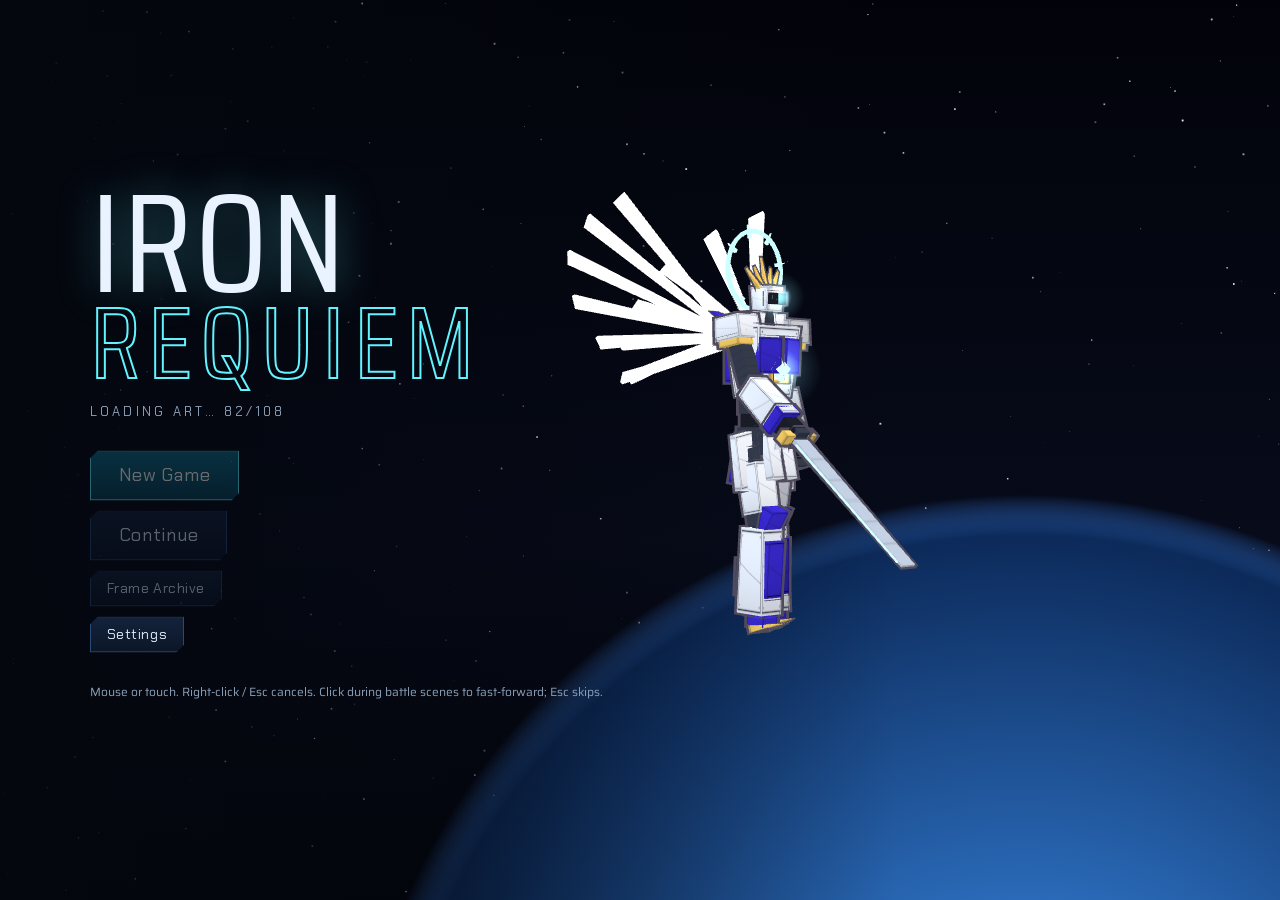
==== index.html @ 6f077c5a "Snapshot Iron Requiem expansion before agent handoff work" ====
<!doctype html><html><head><meta charset=utf8><meta name=viewport content="width=device-width,initial-scale=1,viewport-fit=cover"><style>:root{color-scheme:light;box-sizing:border-box;padding-top:env(safe-area-inset-top,0px);padding-bottom:env(safe-area-inset-bottom,0px)}html{scroll-padding-top:env(safe-area-inset-top,0px)}body{margin:0;padding:0;font:14px -apple-system,BlinkMacSystemFont,sans-serif;background:#fff;color:#000}img{max-width:100%}[hidden]:not([hidden=until-found i]){display:none!important}</style></head><body>
<title>Iron Requiem</title>
<link rel="preconnect" href="https://fonts.googleapis.com">
<link rel="preconnect" href="https://fonts.gstatic.com" crossorigin>
<link rel="stylesheet" href="https://fonts.googleapis.com/css2?family=Chakra+Petch:ital,wght@0,400;0,500;0,600;0,700;1,700&family=Saira:wght@400;500;600&family=Saira+Condensed:wght@700;800&display=swap">
<link rel="stylesheet" href="css/style.css">

<div id="app">
  <!-- TITLE -->
  <section id="title" class="screen">
    <canvas id="titleCanvas"></canvas>
    <canvas id="title3d" hidden></canvas>
    <div class="titleInner">
      <div class="logo"><span class="logo-a">IRON</span><span class="logo-b">REQUIEM</span></div>
      <div class="tagline">A tactical mecha saga · Concord Year 0089</div>
      <div class="tmenu">
        <button id="btnNew" class="btn primary big">New Game</button>
        <button id="btnContinue" class="btn big">Continue</button>
        <button id="btnArchive" class="btn">Frame Archive</button>
        <button id="btnTitleSettings" class="btn">Settings</button>
      </div>
      <p class="tfoot">Mouse or touch. Right-click / Esc cancels. Click during battle scenes to fast-forward; Esc skips.</p>
    </div>
  </section>

  <!-- SETUP -->
  <section id="setup" class="screen" hidden>
    <div class="setupWrap">
      <div class="eyebrow">New game</div>
      <h2>Who pilots the Alteon?</h2>
      <p class="muted">Your choices set the protagonist's name and portrait, and whether the prototype is a nimble Real robot or a heavy Super robot. The story is the same either way; how you fight changes.</p>
      <div id="setupBody"></div>
    </div>
  </section>

  <!-- STORY -->
  <section id="story" class="screen" hidden>
    <canvas id="storyBg"></canvas>
    <div id="portL" class="port L"></div>
    <div id="portR" class="port R"></div>
    <div class="dlg" hidden>
      <div class="name"></div>
      <div class="text"></div>
      <div class="next">▼</div>
    </div>
    <div class="choices" hidden></div>
    <div class="storyCtl"><button id="btnLog" class="btn sm">Log</button><button id="btnAuto" class="btn sm">Auto</button><button id="btnSkip" class="btn sm">Skip</button></div>
    <div id="logPanel" hidden></div>
    <div id="titleCard" hidden></div>
    <div id="storyFlash"></div>
  </section>

  <!-- MAP -->
  <section id="mapScreen" class="screen" hidden>
    <header id="mapTop">
      <div id="mapTitle"></div>
      <div id="mapTurn"></div>
      <div id="mapPhase" class="phase"></div>
      <div id="mapEnemies" class="muted"></div>
      <div id="mapCredits" class="gold"></div>
      <div class="mtBtns">
        <button id="btnObj" class="btn sm">Objective</button>
        <button id="btnThreat" class="btn sm" title="Show every tile enemies can hit next phase (T)">Threat</button>
        <button id="btnMapMenu" class="btn sm">Menu</button>
        <button id="btnEnd" class="btn sm primary">End Turn</button>
      </div>
    </header>
    <div id="mapBody">
      <div id="mapWrap"><canvas id="mapCanvas"></canvas></div>
      <aside id="sidePanel"></aside>
    </div>
    <div id="actMenu" hidden></div>
    <div id="wpnPanel" hidden></div>
    <div id="forecast" hidden></div>
    <div id="phaseBanner" hidden></div>
  </section>

  <!-- BATTLE -->
  <section id="battle" class="screen" hidden>
    <canvas id="battle3d"></canvas>
    <canvas id="battleCanvas"></canvas>
    <div class="battleHint">Click / Space: fast-forward · Esc: skip</div>
  </section>

  <!-- INTERMISSION -->
  <section id="inter" class="screen" hidden></section>

  <div id="modal" class="modal" hidden></div>
  <div id="toast"></div>
</div>
<script src="js/data/types.js"></script>
<script src="js/data/mechs.js"></script>
<script src="js/data/pilots.js"></script>
<script src="js/data/story.js"></script>
<script src="js/data/expansion.js"></script>
<script src="js/render/audio.js"></script>
<script src="js/render/mechart.js"></script>
<script src="vendor/three/three.min.js"></script>
<script src="vendor/three/CopyShader.js"></script>
<script src="vendor/three/LuminosityHighPassShader.js"></script>
<script src="vendor/three/EffectComposer.js"></script>
<script src="vendor/three/MaskPass.js"></script>
<script src="vendor/three/RenderPass.js"></script>
<script src="vendor/three/ShaderPass.js"></script>
<script src="vendor/three/UnrealBloomPass.js"></script>
<script src="vendor/three/RoomEnvironment.js"></script>
<script src="js/render/r3d.js"></script>
<script src="js/render/assets.js"></script>
<script src="js/battle/combat.js"></script>
<script src="js/battle/scene.js"></script>
<script src="js/map/tactics.js"></script>
<script src="js/ui/ui.js"></script>
<script src="js/ui/archive.js"></script>
<script src="js/main.js"></script>

</body></html>
---- css/style.css ----
/* Iron Requiem — tactical HUD look. Deliberately single dark theme (game). */
:root {
  --bg: #05080f; --panel: rgba(9, 16, 30, 0.92); --panel2: #0d1729; --line: #1d3352; --line2: #2b4a73;
  --fg: #dce8f5; --muted: #8aa0b8; --cyan: #62f3ff; --amber: #ffb347; --gold: #ffd166; --red: #ff4d6d; --green: #7dffb0;
  --f-display: "Chakra Petch", "Arial Narrow", system-ui, sans-serif; --f-body: "Saira", "Segoe UI", system-ui, sans-serif; --f-cond: "Saira Condensed", "Chakra Petch", sans-serif;
  color-scheme: dark;
}
* { box-sizing: border-box; }
html, body { height: 100%; margin: 0; background: var(--bg); color: var(--fg); font-family: var(--f-body); overflow: hidden; }
button { font-family: var(--f-display); }
#app { position: fixed; inset: 0; }
.screen { position: absolute; inset: 0; }
[hidden] { display: none !important; }
.muted { color: var(--muted); } .small { font-size: 12px; } .gold { color: var(--gold); } .green { color: var(--green); } .red { color: var(--red); }
.eyebrow { font-family: var(--f-display); text-transform: uppercase; letter-spacing: .18em; font-size: 11px; color: var(--cyan); }
.eyebrow.red { color: var(--red); }
h2, h3, h4 { font-family: var(--f-display); margin: 4px 0 10px; text-wrap: balance; }
.sec { font-size: 12px; text-transform: uppercase; letter-spacing: .14em; color: var(--muted); border-bottom: 1px solid var(--line); padding-bottom: 6px; margin-top: 18px; }

/* buttons */
.btn { background: linear-gradient(180deg, #13233c, #0c1628); border: 1px solid var(--line2); color: var(--fg); padding: 8px 16px; font-size: 14px; letter-spacing: .04em; cursor: pointer; clip-path: polygon(8px 0, 100% 0, 100% calc(100% - 8px), calc(100% - 8px) 100%, 0 100%, 0 8px); transition: background .15s, border-color .15s, transform .1s; }
.btn:hover:not([disabled]) { border-color: var(--cyan); background: linear-gradient(180deg, #1a3256, #0f1d35); }
.btn:active:not([disabled]) { transform: translateY(1px); }
.btn:focus-visible, .choice:focus-visible, .act:focus-visible, .wbtn:focus-visible, .node:focus-visible, .itab:focus-visible { outline: 2px solid var(--gold); outline-offset: 2px; }
.btn[disabled] { opacity: .4; cursor: not-allowed; }
.btn.primary { background: linear-gradient(180deg, #0f6f88, #0a4258); border-color: var(--cyan); color: #fff; }
.btn.primary:hover:not([disabled]) { background: linear-gradient(180deg, #1590ae, #0c5470); }
.btn.danger { border-color: #7a2333; } .btn.danger:hover:not([disabled]) { border-color: var(--red); }
.btn.big { font-size: 18px; padding: 12px 28px; }
.btn.sm { font-size: 12px; padding: 5px 10px; }
.btn.on { border-color: var(--gold); color: var(--gold); }

/* title */
#titleCanvas, #storyBg { position: absolute; inset: 0; width: 100%; height: 100%; display: block; }
.titleInner { position: absolute; left: max(24px, 7vw); top: 50%; transform: translateY(-50%); max-width: 520px; }
.logo { font-family: var(--f-cond); line-height: .82; display: flex; flex-direction: column; }
.logo-a { font-size: clamp(64px, 11vw, 150px); color: #e9f3ff; letter-spacing: .02em; text-shadow: 0 0 40px rgba(98, 243, 255, .35); }
.logo-b { font-size: clamp(48px, 8vw, 110px); color: transparent; -webkit-text-stroke: 2px var(--cyan); letter-spacing: .08em; }
.tagline { font-family: var(--f-display); color: var(--muted); letter-spacing: .25em; text-transform: uppercase; font-size: 13px; margin: 18px 0 30px; }
.tmenu { display: flex; flex-direction: column; gap: 10px; align-items: flex-start; }
.tfoot { color: var(--muted); font-size: 12px; margin-top: 30px; }

/* setup */
#setup { overflow: auto; background: radial-gradient(ellipse at 70% 30%, #0f2242, var(--bg)); }
.setupWrap { max-width: 1040px; margin: 0 auto; padding-block: 40px; padding-left: max(16px, env(safe-area-inset-left, 0px)); padding-right: max(16px, env(safe-area-inset-right, 0px)); }
.setupGrid { display: grid; grid-template-columns: 1fr 1.4fr; gap: 28px; }
.picks { display: flex; gap: 14px; flex-wrap: wrap; }
.pick { background: var(--panel2); border: 1px solid var(--line); color: var(--fg); padding: 8px; cursor: pointer; display: flex; flex-direction: column; gap: 4px; align-items: center; max-width: 100%; }
.pick canvas { max-width: 100%; height: auto; }
.pick.wide { width: 240px; align-items: flex-start; text-align: left; }
.pick.on { border-color: var(--cyan); box-shadow: 0 0 0 1px var(--cyan), 0 0 24px rgba(98, 243, 255, .25); }
.row { display: flex; gap: 12px; justify-content: flex-end; margin-top: 24px; flex-wrap: wrap; }
.set { display: flex; justify-content: space-between; align-items: center; gap: 12px; margin: 10px 0; font-size: 14px; }
.set input[type=text], .set select { background: #0a1424; border: 1px solid var(--line2); color: var(--fg); padding: 6px 10px; font-family: var(--f-body); font-size: 14px; }

/* story */
#story.overlay #storyBg { display: none; }
#story.overlay { background: rgba(2, 4, 10, .45); }
.port { position: absolute; bottom: 150px; width: min(30vw, 360px); transition: filter .25s, opacity .25s, transform .25s; filter: drop-shadow(0 0 24px rgba(0, 0, 0, .7)); }
.port.L { left: 3vw; } .port.R { right: 3vw; }
.port canvas { width: 100%; height: auto; display: block; clip-path: polygon(0 0, 100% 0, 100% 88%, 88% 100%, 0 100%); }
.port.dim { filter: brightness(.45) saturate(.6); }
.port.enter { animation: portIn .35s ease-out; }
@keyframes portIn { from { opacity: 0; transform: translateY(16px); } }
.dlg { position: absolute; left: 50%; transform: translateX(-50%); bottom: 18px; width: min(1100px, calc(100% - 32px)); min-height: 140px; background: linear-gradient(180deg, rgba(8, 14, 28, .94), rgba(5, 9, 18, .97)); border: 1px solid var(--line2); border-top: 2px solid var(--cyan); padding: 18px 26px 22px; clip-path: polygon(0 0, calc(100% - 20px) 0, 100% 20px, 100% 100%, 20px 100%, 0 calc(100% - 20px)); }
.dlg .name { font-family: var(--f-display); font-weight: 700; font-size: 18px; color: var(--nc, var(--cyan)); letter-spacing: .06em; margin-bottom: 6px; min-height: 22px; }
.dlg .text { font-size: clamp(16px, 1.6vw, 20px); line-height: 1.55; max-width: 72ch; }
.dlg.narr .text { font-style: italic; color: #c8d6e6; }
.dlg .next { position: absolute; right: 22px; bottom: 12px; color: var(--cyan); animation: blink 1s infinite; font-size: 12px; }
@keyframes blink { 50% { opacity: .2; } }
.choices { position: absolute; left: 50%; top: 42%; transform: translate(-50%, -50%); display: flex; flex-direction: column; gap: 10px; width: min(760px, calc(100% - 32px)); z-index: 5; }
.choice { display: flex; gap: 14px; align-items: center; text-align: left; background: rgba(8, 16, 32, .95); border: 1px solid var(--line2); color: var(--fg); padding: 14px 18px; font-size: 16px; cursor: pointer; font-family: var(--f-body); }
.choice:hover { border-color: var(--gold); background: rgba(30, 30, 10, .95); }
.cidx { font-family: var(--f-display); color: var(--gold); font-weight: 700; }
.storyCtl { position: absolute; top: max(14px, env(safe-area-inset-top, 0px)); right: max(16px, env(safe-area-inset-right, 0px)); display: flex; gap: 6px; z-index: 6; }
#logPanel { position: absolute; top: 60px; right: 16px; bottom: 180px; width: min(520px, calc(100% - 32px)); overflow: auto; background: rgba(5, 9, 18, .97); border: 1px solid var(--line2); padding: 12px 16px; z-index: 7; }
.logHead { display: flex; justify-content: space-between; align-items: center; font-family: var(--f-display); margin-bottom: 8px; }
.logLine { padding: 5px 0; border-bottom: 1px solid #0f1d33; font-size: 14px; line-height: 1.45; }
#titleCard { position: absolute; inset: 0; display: flex; flex-direction: column; justify-content: center; align-items: center; background: rgba(0, 0, 0, .7); z-index: 8; }
#titleCard .tc-main { font-family: var(--f-cond); font-size: clamp(36px, 6vw, 72px); letter-spacing: .2em; color: #fff; }
#titleCard .tc-sub { font-family: var(--f-display); color: var(--cyan); letter-spacing: .3em; text-transform: uppercase; margin-top: 10px; font-size: 14px; text-align: center; }
#titleCard.show .tc-main { animation: tcIn 2.6s ease both; } #titleCard.show .tc-sub { animation: tcIn 2.6s .2s ease both; }
@keyframes tcIn { 0% { opacity: 0; letter-spacing: .5em; } 25%, 80% { opacity: 1; letter-spacing: .2em; } 100% { opacity: 0; } }
#storyFlash { position: absolute; inset: 0; pointer-events: none; opacity: 0; background: #fff; }
#storyFlash.go.flash { animation: flash .35s ease-out; } #storyFlash.go.white { animation: flash 1.4s ease-out; }
@keyframes flash { 0% { opacity: .95; } 100% { opacity: 0; } }
.shake { animation: shake .45s; }
@keyframes shake { 20% { transform: translate(-8px, 4px); } 40% { transform: translate(7px, -5px); } 60% { transform: translate(-5px, 3px); } 80% { transform: translate(3px, -2px); } }

/* map */
#mapScreen { display: flex; flex-direction: column; background: var(--bg); }
#mapScreen.dim { filter: brightness(.4); }
#mapTop { display: flex; gap: 18px; align-items: center; padding: 8px max(16px, env(safe-area-inset-right, 0px)) 8px max(16px, env(safe-area-inset-left, 0px)); background: linear-gradient(180deg, #0b1528, #070d1a); border-bottom: 1px solid var(--line); font-family: var(--f-display); flex-wrap: wrap; }
#mapTitle { font-weight: 700; letter-spacing: .05em; }
#mapTurn { color: var(--muted); }
.phase { font-weight: 700; letter-spacing: .1em; padding: 2px 10px; border: 1px solid currentColor; font-size: 12px; }
.phase.player { color: var(--cyan); } .phase.enemy { color: var(--red); } .phase.ally { color: var(--green); }
.mtBtns { margin-left: auto; display: flex; gap: 6px; flex-wrap: wrap; }
#mapBody { flex: 1; display: flex; min-height: 0; }
#mapWrap { flex: 1; position: relative; min-width: 0; }
#mapCanvas { position: absolute; inset: 0; display: block; touch-action: manipulation; }
#sidePanel { width: 320px; background: var(--panel); border-left: 1px solid var(--line); padding: 14px; overflow: auto; font-size: 13px; }
.hint { color: var(--muted); line-height: 1.5; }
.uhead { display: flex; gap: 10px; align-items: flex-start; margin-bottom: 10px; }
.pmini { border: 1px solid var(--line2); width: 72px; height: 90px; }
.uhead.enemy .pmini { border-color: #6a2333; } .uhead.ally .pmini { border-color: #2a6a4a; }
.uname { font-family: var(--f-display); font-weight: 700; font-size: 16px; }
.upilot { color: var(--muted); font-size: 12px; } .ucls { color: var(--muted); font-size: 11px; font-style: italic; }
.armorTag { display: inline-block; margin-top: 4px; font-size: 11px; color: var(--c); border: 1px solid var(--c); padding: 1px 6px; font-family: var(--f-display); }
.bar { position: relative; height: 16px; background: rgba(255, 255, 255, .06); margin: 5px 0; border: 1px solid #13243c; }
.bar i { position: absolute; left: 0; top: 0; bottom: 0; }
.bar.hp i { background: linear-gradient(90deg, #22b98a, #62f3ff); } .bar.en i { background: linear-gradient(90deg, #2a6cd6, #7dc8ff); }
.bar span { position: relative; font-size: 11px; padding-left: 6px; font-family: var(--f-display); line-height: 16px; font-variant-numeric: tabular-nums; }
.kv { display: grid; grid-template-columns: auto 1fr; gap: 4px 10px; margin: 8px 0; font-variant-numeric: tabular-nums; }
.kv.four { grid-template-columns: auto 1fr auto 1fr; }
.kv.two span { color: var(--muted); }
.kv span { color: var(--muted); font-size: 12px; } .kv b { font-family: var(--f-display); font-weight: 600; }
.tags { display: flex; flex-wrap: wrap; gap: 4px; margin: 6px 0; }
.tag { font-size: 11px; font-family: var(--f-display); border: 1px solid var(--c, var(--line2)); color: var(--c, var(--fg)); padding: 1px 6px; display: inline-block; margin: 2px 2px 2px 0; }
.tag.green { --c: var(--green); } .tag.muted { --c: #4a5a70; }
.chip { display: inline-block; font-family: var(--f-display); font-size: 10px; font-weight: 700; color: #071018; background: var(--c); padding: 1px 5px; margin-right: 3px; letter-spacing: .04em; }
.wr { margin: 8px 0; line-height: 1.9; font-size: 12px; }
.wlist { margin-top: 8px; }
.wrow { display: grid; grid-template-columns: auto 1fr auto auto auto; gap: 6px; align-items: center; padding: 4px 0; border-bottom: 1px solid #0f1d33; font-size: 12px; font-variant-numeric: tabular-nums; }
.wlist.big .wrow { grid-template-columns: auto 1fr 60px 50px 60px 60px auto; font-size: 13px; }
.wrow.fin .wn, .wbtn.fin .wn { color: var(--gold); }
.wp { font-family: var(--f-display); } .wr2, .we { color: var(--muted); }
.tileInfo h4 { font-size: 18px; }
#actMenu { position: absolute; left: 16px; top: 64px; display: flex; flex-direction: column; gap: 4px; z-index: 20; background: var(--panel); border: 1px solid var(--line2); padding: 8px; min-width: 160px; }
.act { background: #0c1830; border: 1px solid var(--line); color: var(--fg); padding: 9px 14px; text-align: left; cursor: pointer; font-size: 14px; letter-spacing: .04em; }
.act:hover:not([disabled]) { border-color: var(--cyan); color: var(--cyan); }
.act[disabled] { opacity: .35; cursor: not-allowed; }
#wpnPanel { position: absolute; left: 190px; top: 64px; z-index: 21; background: var(--panel); border: 1px solid var(--line2); padding: 10px; width: min(560px, calc(100% - 210px)); max-height: calc(100% - 90px); overflow: auto; display: flex; flex-direction: column; gap: 4px; }
.phead { font-family: var(--f-display); font-size: 13px; color: var(--cyan); margin-bottom: 4px; }
.wbtn { display: flex; gap: 8px; align-items: center; flex-wrap: wrap; background: #0b162b; border: 1px solid var(--line); color: var(--fg); padding: 8px 10px; cursor: pointer; text-align: left; font-size: 13px; font-family: var(--f-body); }
.wbtn:hover:not([disabled]) { border-color: var(--cyan); }
.wbtn[disabled] { opacity: .45; cursor: not-allowed; }
.wbtn .wn { flex: 1; min-width: 120px; font-family: var(--f-display); }
.wbtn .why { color: var(--red); font-size: 11px; font-family: var(--f-display); }
.wbtn.spirit .desc { width: 100%; color: var(--muted); font-size: 12px; }
.stchip { font-size: 10px; color: var(--c); border: 1px solid var(--c); padding: 0 4px; font-family: var(--f-display); }
#forecast { position: absolute; left: 50%; bottom: 16px; transform: translateX(-50%); z-index: 22; width: min(720px, calc(100% - 32px)); background: var(--panel); border: 1px solid var(--line2); border-top: 2px solid var(--amber); padding: 12px 14px; }
.fgrid { display: grid; grid-template-columns: 1fr auto 1fr; gap: 12px; align-items: center; }
.fside .fname { font-family: var(--f-display); font-weight: 700; }
.fside.enemy .fname { color: #ff8a9c; } .fside.player .fname { color: var(--cyan); } .fside.ally .fname { color: var(--green); }
.fw { font-size: 12px; margin: 4px 0; }
.fstats { display: flex; gap: 14px; font-variant-numeric: tabular-nums; }
.fstats div { display: flex; flex-direction: column; } .fstats span { font-size: 10px; color: var(--muted); letter-spacing: .1em; } .fstats b { font-family: var(--f-display); font-size: 20px; }
.fvs { font-family: var(--f-cond); font-size: 28px; color: var(--amber); }
.eff { font-family: var(--f-display); font-weight: 700; color: var(--c); font-size: 12px; letter-spacing: .1em; margin-top: 4px; }
.fmods { margin-top: 8px; } .fmods .tag { --c: var(--amber); }
.frow { display: flex; gap: 8px; justify-content: flex-end; margin-top: 8px; }
#phaseBanner { position: absolute; left: 0; right: 0; top: 40%; z-index: 30; pointer-events: none; text-align: center; padding: 18px 0; background: linear-gradient(90deg, transparent, rgba(5, 12, 26, .92) 20%, rgba(5, 12, 26, .92) 80%, transparent); }
#phaseBanner .pbt { font-family: var(--f-cond); font-size: clamp(36px, 6vw, 64px); letter-spacing: .25em; }
#phaseBanner .pbs { font-family: var(--f-display); letter-spacing: .4em; color: var(--muted); }
#phaseBanner.player .pbt { color: var(--cyan); } #phaseBanner.enemy .pbt { color: var(--red); } #phaseBanner.ally .pbt { color: var(--green); }
#phaseBanner.go { animation: pbIn 1.1s ease both; }
@keyframes pbIn { 0% { opacity: 0; transform: scaleY(0); } 15% { opacity: 1; transform: none; } 80% { opacity: 1; } 100% { opacity: 0; } }

/* battle */
#battle { background: #000; display: flex; align-items: center; justify-content: center; z-index: 40; }
#battleCanvas, #battle3d { position: absolute; inset: 0; width: 100%; height: 100%; object-fit: contain; display: block; }
#title3d { position: absolute; inset: 0; width: 100%; height: 100%; display: block; pointer-events: none; }
.titleInner { z-index: 2; }
.battleHint { position: absolute; bottom: 10px; right: 16px; color: rgba(255, 255, 255, .4); font-size: 12px; font-family: var(--f-display); }

/* modal */
.modal { position: fixed; inset: 0; z-index: 60; display: flex; align-items: center; justify-content: center; background: rgba(2, 4, 10, .6); padding: 16px; }
.card { background: linear-gradient(180deg, #0d1a30, #08101f); border: 1px solid var(--line2); border-top: 2px solid var(--cyan); padding: 22px 24px; width: min(520px, 100%); max-height: calc(100% - 32px); overflow: auto; clip-path: polygon(0 0, calc(100% - 16px) 0, 100% 16px, 100% 100%, 16px 100%, 0 calc(100% - 16px)); }
.card p { line-height: 1.55; }
.card .btn { margin-top: 10px; margin-right: 6px; }
.card .list { display: flex; flex-direction: column; gap: 6px; } .card .list .btn { margin: 0; text-align: left; }
.notice.warn { border-top-color: var(--red); } .notice.good { border-top-color: var(--gold); }
.result.win { border-top-color: var(--green); } .result.lose { border-top-color: var(--red); }
.result h2 { font-size: 32px; } .ending h2 { font-family: var(--f-cond); font-size: 44px; letter-spacing: .08em; }
.defp { width: min(640px, 100%); border-top-color: var(--red); }
.defopts { display: grid; grid-template-columns: repeat(3, 1fr); gap: 8px; margin-top: 12px; }
.dopt { display: flex; flex-direction: column; gap: 4px; align-items: flex-start; text-align: left; background: #0b162b; border: 1px solid var(--line); color: var(--fg); padding: 12px; cursor: pointer; font-size: 12px; }
.dopt b { font-size: 16px; color: var(--cyan); } .dopt:hover:not([disabled]) { border-color: var(--cyan); } .dopt[disabled] { opacity: .4; }
.cwsel { margin-top: 10px; display: flex; flex-wrap: wrap; gap: 4px; align-items: center; } .cwsel .btn { margin: 0; }

#toast { position: fixed; left: 50%; top: 70px; transform: translate(-50%, -20px); background: rgba(8, 16, 32, .96); border: 1px solid var(--cyan); padding: 10px 18px; font-family: var(--f-display); font-size: 14px; z-index: 80; opacity: 0; pointer-events: none; transition: opacity .25s, transform .25s; max-width: calc(100% - 32px); }
#toast.show { opacity: 1; transform: translate(-50%, 0); }

/* intermission */
#inter { display: flex; flex-direction: column; background: radial-gradient(ellipse at 80% 0%, #10264a 0%, var(--bg) 60%); overflow: hidden; }
.ihead { display: flex; align-items: center; gap: 22px; padding: 10px max(16px, env(safe-area-inset-right, 0px)) 10px max(16px, env(safe-area-inset-left, 0px)); border-bottom: 1px solid var(--line); background: rgba(5, 10, 20, .8); flex-wrap: wrap; }
.ilogo { font-family: var(--f-cond); font-size: 24px; letter-spacing: .1em; display: flex; flex-direction: column; line-height: 1; }
.ilogo span { font-family: var(--f-display); font-size: 11px; color: var(--muted); letter-spacing: .2em; text-transform: uppercase; margin-top: 3px; }
.itabs { display: flex; gap: 2px; flex-wrap: wrap; }
.itab { background: transparent; border: none; border-bottom: 2px solid transparent; color: var(--muted); padding: 10px 14px; cursor: pointer; font-size: 14px; letter-spacing: .05em; }
.itab:hover { color: var(--fg); } .itab.on { color: var(--cyan); border-bottom-color: var(--cyan); }
.icred { margin-left: auto; font-family: var(--f-display); color: var(--gold); font-size: 18px; font-variant-numeric: tabular-nums; }
.ibody { flex: 1; overflow: auto; padding-block: 20px; padding-left: max(16px, env(safe-area-inset-left, 0px)); padding-right: max(16px, env(safe-area-inset-right, 0px)); }
.sortie { max-width: 1100px; margin: 0 auto; }
.sortieHero { position: relative; border: 1px solid var(--line2); overflow: hidden; }
.sortieBg { width: 100%; height: 340px; display: block; object-fit: cover; }
.sortieTxt { position: absolute; inset: 0; padding: 28px; background: linear-gradient(90deg, rgba(4, 8, 16, .95) 30%, rgba(4, 8, 16, .2)); display: flex; flex-direction: column; justify-content: center; max-width: 100%; }
.sortieTxt h2 { font-family: var(--f-cond); font-size: clamp(32px, 5vw, 56px); letter-spacing: .04em; margin: 4px 0; }
.sortieTxt p { max-width: 56ch; line-height: 1.55; }
.sortieTxt .btn { align-self: flex-start; margin-top: 10px; }
.rosterRow { display: flex; gap: 10px; flex-wrap: wrap; }
.rmini { display: flex; flex-direction: column; align-items: center; gap: 4px; font-size: 11px; font-family: var(--f-display); color: var(--muted); }
.rmini canvas { border: 1px solid var(--line2); }
.pilots { display: grid; grid-template-columns: 260px 1fr; gap: 20px; max-width: 1300px; margin: 0 auto; }
.plist { display: flex; flex-direction: column; gap: 4px; }
.pitem { display: flex; gap: 10px; align-items: center; background: #0a1426; border: 1px solid var(--line); color: var(--fg); padding: 6px; cursor: pointer; text-align: left; }
.pitem div { display: flex; flex-direction: column; } .pitem span { font-size: 11px; color: var(--muted); }
.pitem.on { border-color: var(--cyan); background: #0e2038; }
.pdetail { min-width: 0; }
.ptop { display: flex; gap: 20px; flex-wrap: wrap; }
.pbig, .mechArt { border: 1px solid var(--line2); max-width: 100%; height: auto; }
.pinfo { flex: 1; min-width: 260px; }
.pp { font-family: var(--f-display); color: var(--gold); margin: 6px 0; } .pp b { font-size: 26px; }
.tree { display: grid; grid-template-columns: repeat(3, minmax(0, 1fr)); gap: 14px; }
.branch { border: 1px solid var(--line); background: rgba(8, 14, 26, .7); padding: 10px; display: flex; flex-direction: column; gap: 8px; position: relative; }
.bhead { font-family: var(--f-display); font-weight: 700; color: var(--bc); letter-spacing: .06em; display: flex; gap: 6px; align-items: center; }
.node { position: relative; background: #0a1324; border: 1px solid #1a2a44; color: var(--fg); padding: 9px 10px; text-align: left; cursor: pointer; font-family: var(--f-body); }
.node:not(:last-child)::after { content: ''; position: absolute; left: 50%; bottom: -9px; width: 2px; height: 8px; background: #1a2a44; }
.node.owned { border-color: var(--bc); background: color-mix(in srgb, var(--bc) 14%, #0a1324); }
.node.owned::after { background: var(--bc); }
.node.can { border-color: var(--bc); box-shadow: 0 0 14px color-mix(in srgb, var(--bc) 40%, transparent); animation: pulse 1.6s infinite; }
@keyframes pulse { 50% { box-shadow: 0 0 4px color-mix(in srgb, var(--bc) 20%, transparent); } }
.node.locked { opacity: .45; } .node.afford { opacity: .8; }
.node.cap { border-style: double; border-width: 3px; }
.node[disabled] { cursor: default; }
.nname { font-family: var(--f-display); font-weight: 700; font-size: 14px; }
.ndesc { font-size: 12px; color: var(--muted); margin: 3px 0; line-height: 1.4; }
.ncost { font-family: var(--f-display); font-size: 11px; color: var(--bc); letter-spacing: .1em; }
.cols2 { display: grid; grid-template-columns: 1fr 1fr; gap: 20px; }
.uprow { display: grid; grid-template-columns: 80px 1fr 70px auto; gap: 10px; align-items: center; padding: 5px 0; font-variant-numeric: tabular-nums; }
.uprow .btn { margin: 0; }
.upn { font-family: var(--f-display); font-size: 13px; } .upv { font-family: var(--f-display); text-align: right; }
.pips { display: flex; gap: 2px; } .pips i { flex: 1; height: 8px; background: #13223a; } .pips i.on { background: var(--cyan); box-shadow: 0 0 6px var(--cyan); }
.slot { display: flex; flex-direction: column; gap: 4px; margin: 8px 0; }
.slot select { background: #0a1424; border: 1px solid var(--line2); color: var(--fg); padding: 6px; font-family: var(--f-body); }
.chartWrap, .codex, .system { max-width: 1100px; margin: 0 auto; }
.tblscroll { overflow-x: auto; }
table.chart { border-collapse: collapse; width: 100%; min-width: 680px; font-variant-numeric: tabular-nums; }
.chart th, .chart td { border: 1px solid var(--line); padding: 8px 10px; text-align: center; font-family: var(--f-display); font-size: 13px; }
.chart thead th { font-size: 12px; background: #0a1426; }
.chart tbody th { text-align: left; white-space: nowrap; background: #0a1426; }
.chart td { color: var(--c); } .chart td.up { background: color-mix(in srgb, var(--c) 14%, transparent); font-weight: 700; } .chart td.down { opacity: .7; }
.stlist { display: grid; grid-template-columns: repeat(auto-fill, minmax(260px, 1fr)); gap: 8px; }
.stitem { border-left: 3px solid var(--c); background: #0a1426; padding: 8px 12px; display: flex; flex-direction: column; gap: 2px; font-size: 13px; }
.stitem b { color: var(--c); font-family: var(--f-display); }
.cgrid { display: grid; grid-template-columns: repeat(auto-fill, minmax(300px, 1fr)); gap: 12px; }
.centry { background: #0a1426; border: 1px solid var(--line); padding: 14px 16px; }
.centry h4 { color: var(--cyan); } .centry p { line-height: 1.6; font-size: 14px; margin: 0; }
.centry.locked { opacity: .45; } .centry.locked h4 { color: var(--muted); }
.system .list { display: flex; flex-direction: column; gap: 8px; align-items: flex-start; }

@media (max-width: 900px) {
  #sidePanel { display: none; }
  .pilots { grid-template-columns: 1fr; } .plist { flex-direction: row; overflow-x: auto; }
  .pitem { min-width: 180px; }
  .tree { grid-template-columns: 1fr; } .cols2 { grid-template-columns: 1fr; } .setupGrid { grid-template-columns: 1fr; }
  .port { width: 44vw; bottom: 170px; } .defopts { grid-template-columns: 1fr; }
  #wpnPanel { left: 16px; top: 280px; width: calc(100% - 32px); }
  .wlist.big .wrow { grid-template-columns: auto 1fr auto auto; } .wlist.big .wrow > :nth-child(n+5) { display: none; }
}
@media (prefers-reduced-motion: reduce) { *, *::before, *::after { animation-duration: .01ms !important; transition-duration: .01ms !important; } }

/* imported art */
.ico { display: inline-block; vertical-align: middle; margin-right: 5px; flex: none; }
.chip .ico { margin-right: 2px; }
.notice > .ico { display: block; margin: 0 0 8px; }
#story.overlay.cgshow #storyBg { display: block; }
/* story scenes (including mid-mission events) sit above the map and battle screens, below modals */
#story { z-index: 50; }
/* Unbroken Chorus archive and auxiliary wing */
.card.archive{width:min(1200px,96vw);max-width:1200px;max-height:94vh;overflow:auto;padding:24px}.archiveHead{display:flex;align-items:start;justify-content:space-between;gap:16px}.archiveHead h2{margin:5px 0 16px}.archiveFilters{flex-wrap:wrap;margin-bottom:16px}.archiveBody{display:grid;grid-template-columns:320px 1fr;gap:24px}.archiveList{display:grid;grid-template-columns:1fr 1fr;gap:7px;max-height:65vh;overflow:auto;align-content:start}.archiveItem{display:grid;justify-items:center;align-content:start;padding:7px;border:1px solid #29394e;background:#0b111e;color:#ccd9e8;font:600 12px var(--f-display);cursor:pointer}.archiveItem.on{border-color:#62f3ff;background:#112432}.archiveItem canvas{width:100%;height:auto;max-width:100px}.archiveItem span{padding:5px 0;text-align:center}.archiveStage{display:block;width:100%;aspect-ratio:12/7;border:1px solid #2d455a;border-radius:4px;background:#10202b}.archiveDetail h3{font-size:28px;margin:5px 0}.archiveDetail .eyebrow{margin-top:14px}.archiveDetail p{line-height:1.6}.archiveDetail .set{margin:10px 0}.archiveDetail select{max-width:70%}.auxiliaryPicks{display:flex;flex-wrap:wrap;gap:8px;margin-bottom:12px}.auxiliaryPicks .btn{font-size:12px}
@media(max-width:760px){.archiveBody{grid-template-columns:1fr}.archiveList{grid-template-columns:repeat(4,1fr);max-height:230px}.card.archive{padding:14px}.archiveHead h2{font-size:22px}.archiveItem{font-size:10px}.archiveDetail select{max-width:65%}}
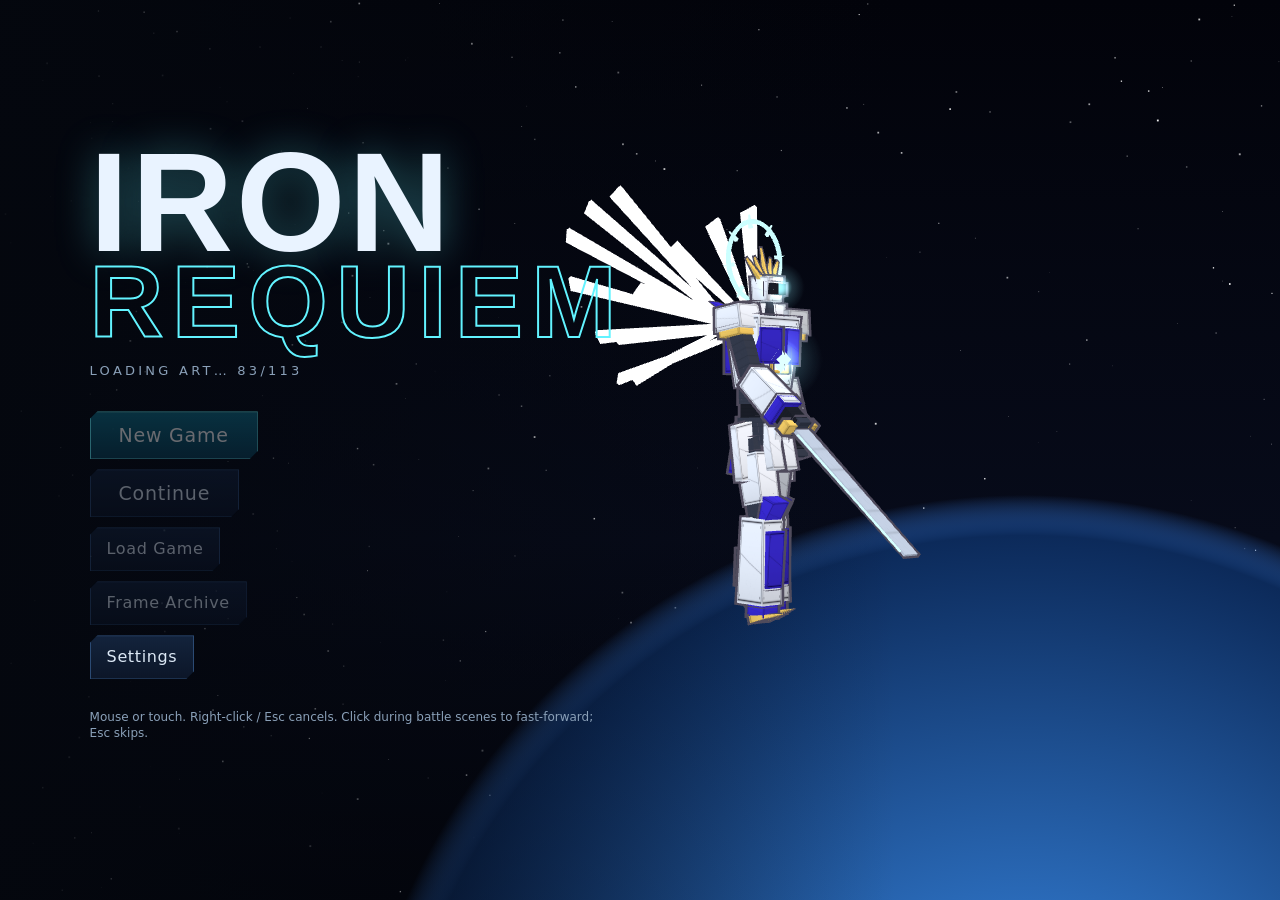
==== commit 9ffd1c84: "Expand Iron Requiem and improve portraits, menus and map variety" ====
--- a/index.html
+++ b/index.html
@@ -1,9 +1,10 @@
-<!doctype html><html><head><meta charset=utf8><meta name=viewport content="width=device-width,initial-scale=1,viewport-fit=cover"><style>:root{color-scheme:light;box-sizing:border-box;padding-top:env(safe-area-inset-top,0px);padding-bottom:env(safe-area-inset-bottom,0px)}html{scroll-padding-top:env(safe-area-inset-top,0px)}body{margin:0;padding:0;font:14px -apple-system,BlinkMacSystemFont,sans-serif;background:#fff;color:#000}img{max-width:100%}[hidden]:not([hidden=until-found i]){display:none!important}</style></head><body>
+<!doctype html><html lang="en"><head><meta charset="utf-8"><meta name="viewport" content="width=device-width,initial-scale=1,viewport-fit=cover">
 <title>Iron Requiem</title>
-<link rel="preconnect" href="https://fonts.googleapis.com">
-<link rel="preconnect" href="https://fonts.gstatic.com" crossorigin>
-<link rel="stylesheet" href="https://fonts.googleapis.com/css2?family=Chakra+Petch:ital,wght@0,400;0,500;0,600;0,700;1,700&family=Saira:wght@400;500;600&family=Saira+Condensed:wght@700;800&display=swap">
 <link rel="stylesheet" href="css/style.css">
+<link rel="stylesheet" href="css/saves.css">
+<link rel="stylesheet" href="css/touch.css">
+<link rel="stylesheet" href="css/readability.css">
+</head><body>
 
 <div id="app">
   <!-- TITLE -->
@@ -16,6 +17,7 @@
       <div class="tmenu">
         <button id="btnNew" class="btn primary big">New Game</button>
         <button id="btnContinue" class="btn big">Continue</button>
+        <button id="btnLoad" class="btn">Load Game</button>
         <button id="btnArchive" class="btn">Frame Archive</button>
         <button id="btnTitleSettings" class="btn">Settings</button>
       </div>
@@ -26,9 +28,8 @@
   <!-- SETUP -->
   <section id="setup" class="screen" hidden>
     <div class="setupWrap">
-      <div class="eyebrow">New game</div>
-      <h2>Who pilots the Alteon?</h2>
-      <p class="muted">Your choices set the protagonist's name and portrait, and whether the prototype is a nimble Real robot or a heavy Super robot. The story is the same either way; how you fight changes.</p>
+      <div id="setupStep" class="eyebrow">New game · 1 of 2</div>
+      <h2 id="setupTitle">Choose your pilot</h2>
       <div id="setupBody"></div>
     </div>
   </section>
@@ -54,6 +55,7 @@
   <section id="mapScreen" class="screen" hidden>
     <header id="mapTop">
       <div id="mapTitle"></div>
+      <div id="mapSize" aria-label="Map dimensions"></div>
       <div id="mapTurn"></div>
       <div id="mapPhase" class="phase"></div>
       <div id="mapEnemies" class="muted"></div>
@@ -93,6 +95,8 @@
 <script src="js/data/pilots.js"></script>
 <script src="js/data/story.js"></script>
 <script src="js/data/expansion.js"></script>
+<script src="js/data/combos.js"></script>
+<script src="js/data/enemy-deployments.js"></script>
 <script src="js/render/audio.js"></script>
 <script src="js/render/mechart.js"></script>
 <script src="vendor/three/three.min.js"></script>
@@ -104,12 +108,17 @@
 <script src="vendor/three/ShaderPass.js"></script>
 <script src="vendor/three/UnrealBloomPass.js"></script>
 <script src="vendor/three/RoomEnvironment.js"></script>
+<script src="js/render/quality.js"></script>
 <script src="js/render/r3d.js"></script>
+<script src="assets/art-metadata.js"></script>
 <script src="js/render/assets.js"></script>
+<script src="js/map/enemy-systems.js"></script>
 <script src="js/battle/combat.js"></script>
 <script src="js/battle/scene.js"></script>
 <script src="js/map/tactics.js"></script>
 <script src="js/ui/ui.js"></script>
+<script src="js/ui/saves.js"></script>
+<script src="js/ui/touch.js"></script>
 <script src="js/ui/archive.js"></script>
 <script src="js/main.js"></script>
 
--- a/css/saves.css
+++ b/css/saves.css
@@ -0,0 +1,2 @@
+.card.savesCard{width:min(780px,95vw);max-width:780px;max-height:94vh;overflow:auto}.savesCard h2{margin:6px 0 12px}.saveSlots{display:grid;gap:10px;margin:16px 0}.saveSlot{display:flex;align-items:center;gap:14px;padding:13px;border:1px solid var(--line2);background:#0b1424}.savePortrait{width:64px;height:80px;object-fit:cover;flex:none}.saveInfo{flex:1;min-width:0}.saveInfo h3{font:700 17px var(--f-display);margin:0 0 4px;color:var(--cyan)}.saveInfo b{font-size:14px}.saveInfo p{margin:5px 0 0;font-size:13px}.saveInfo .small{font-size:11px}.saveActions{display:grid;gap:6px;flex:none}.saveActions .btn{min-height:44px}.saveJSON{width:100%;min-height:280px;resize:vertical;padding:12px;border:1px solid var(--line2);background:#060e1b;color:var(--fg);font:12px/1.5 ui-monospace,SFMono-Regular,Consolas,monospace}.saveMessage{min-height:1.4em;color:var(--amber);font-size:13px}.saveFooter{flex-wrap:wrap;justify-content:flex-end;gap:8px;margin-top:14px}.savesCard .row .btn{min-height:44px}
+@media(max-width:600px){.card.savesCard{padding:16px}.saveSlot{gap:9px;padding:10px}.savePortrait{width:48px;height:60px}.saveInfo b{font-size:12px}.saveInfo p{font-size:11px}.saveInfo .small{font-size:10px}.saveActions .btn{padding:8px 10px}.saveJSON{min-height:190px}.saveFooter{justify-content:stretch}.saveFooter .btn{flex:1}}
--- a/css/touch.css
+++ b/css/touch.css
@@ -0,0 +1,22 @@
+/* Input controls stay usable in landscape phones, tablets and safe-area viewports. */
+.touchMapTools{position:absolute;right:max(8px,env(safe-area-inset-right));top:8px;z-index:8;display:flex;gap:4px;align-items:center;background:#07101ee8;padding:4px;border:1px solid var(--line2)}
+.touchMapTools .zoomButton{font-size:20px;min-width:40px;padding:2px 8px}.touchZoomLabel{font:11px var(--f-display);min-width:38px;text-align:center;color:var(--muted)}
+.touchMoveConfirm{position:absolute;left:50%;bottom:78px;transform:translateX(-50%);z-index:30;display:flex;gap:8px;align-items:center;padding:9px;background:#07101ff5;border:1px solid var(--cyan);max-width:calc(100% - 16px);box-shadow:0 5px 30px #0009}.touchMoveConfirm>span{font:13px var(--f-display);white-space:nowrap}.touchMoveConfirm .btn{white-space:nowrap}
+.touchInfoToggle{display:none}.battleControls{position:absolute;right:max(12px,env(safe-area-inset-right));bottom:max(28px,env(safe-area-inset-bottom));z-index:8;display:flex;gap:8px}.battleControls .btn{min-height:44px}.battleHint{bottom:6px;pointer-events:none}
+#graphicsDebug{position:fixed;right:8px;top:4px;z-index:1000;pointer-events:none;background:#03101ee8;color:#b8ffdb;padding:4px 7px;font:10px ui-monospace,monospace;max-width:calc(100% - 16px)}
+@media(max-width:900px){
+  #app{top:env(safe-area-inset-top,0px);bottom:env(safe-area-inset-bottom,0px);left:env(safe-area-inset-left,0px);right:env(safe-area-inset-right,0px)}
+  .btn,.btn.sm,.act,.wbtn,.choice,.itab,.dopt,select{min-height:44px}.btn.sm{padding:8px 10px}.act,.wbtn{padding:10px 14px}
+  #mapTop{gap:6px 10px;padding:5px 8px;font-size:12px;min-height:52px}#mapTitle{max-width:36vw;white-space:nowrap;overflow:hidden;text-overflow:ellipsis}#mapTop .mtBtns{gap:4px}#mapTop .btn{padding:5px 8px;font-size:11px}#mapEnemies{display:none}
+  #mapBody{position:relative;min-height:0}#mapWrap{overflow:hidden;min-height:0}#sidePanel{display:block;position:absolute;left:0;right:0;bottom:0;width:auto;max-height:50%;height:60px;padding:8px 130px 8px 10px;border-left:0;border-top:1px solid var(--line2);z-index:15;overflow:hidden;background:#08121ff5;transition:height .2s}#sidePanel .pmini{width:38px;height:48px}#sidePanel .uhead{margin:0}#sidePanel .uname{font-size:14px}
+  #mapBody.touchInfoOpen #sidePanel{height:220px;max-height:58%;overflow:auto;padding-right:12px}#mapBody.touchInfoOpen #sidePanel .pmini{width:60px;height:75px}.touchInfoToggle{display:block;position:absolute;right:8px;bottom:8px;z-index:18;font-size:11px;min-width:112px}
+  #actMenu{left:auto!important;right:8px!important;top:auto!important;bottom:68px!important;max-width:min(300px,60vw);max-height:calc(100dvh - 130px);overflow:auto}#wpnPanel,#forecast{left:auto!important;right:8px!important;top:auto!important;bottom:68px!important;max-width:calc(100% - 16px);max-height:calc(100dvh - 100px);overflow:auto}#wpnPanel{width:min(430px,70vw)}#forecast{width:min(620px,85vw)}
+  .storyCtl{top:8px;right:8px;gap:5px}.storyCtl .btn{min-width:58px}.dlg{bottom:8px;padding:11px 18px 16px;min-height:112px;width:calc(100% - 16px)}.dlg .text{font-size:16px;line-height:1.4}.dlg .name{font-size:15px;margin-bottom:2px}.port{bottom:124px;width:min(25vw,230px)}#logPanel{top:56px;bottom:126px;right:8px}
+  .ihead{gap:8px;padding:8px!important;flex-wrap:wrap}.itabs{max-width:100%;overflow:auto;display:flex;flex-wrap:nowrap;scrollbar-width:thin;order:3;width:100%}.itabs .itab{flex:0 0 auto;padding:8px 12px}.ibody{padding:10px!important;overflow-x:hidden}.tree{display:flex!important;flex-direction:column}.branch{min-width:0!important;width:100%}.pilots,.mechs{min-width:0}.plist{min-width:0;max-width:100%;width:100%}.pitem{min-height:64px}
+  .modal{padding:8px!important}.card{max-height:calc(100dvh - 16px);overflow:auto;max-width:calc(100vw - 16px)}.set{flex-wrap:wrap;gap:8px}.defopts{gap:6px}.dopt{padding:9px}
+  .titleInner{left:5vw;max-width:65vw}.tagline{font-size:11px;margin:12px 0}.tmenu{gap:6px}.tmenu .btn{min-height:44px;padding:8px 20px}.tfoot{font-size:11px;margin-top:12px}.setupWrap{padding:16px}.setupGrid{gap:14px}
+}
+@media(max-width:900px) and (max-height:500px){
+  .logo-a{font-size:65px}.logo-b{font-size:48px}.titleInner{top:48%}.tagline{max-width:42vw;letter-spacing:.1em}.tmenu{display:grid;grid-template-columns:1fr 1fr;max-width:430px;align-items:stretch}.tfoot{max-width:52vw;margin-top:8px}.dlg .text{font-size:15px}.port{width:20vw}.choices{top:42%;max-height:60vh;overflow:auto}.choice{font-size:14px;padding:9px 12px}.touchMapTools .zoomReset{display:none}.touchMoveConfirm{gap:5px;padding:5px}.touchMoveConfirm .btn{font-size:11px;padding:5px 8px}
+}
+@media(prefers-reduced-motion:reduce){#sidePanel{transition:none}}
--- a/css/readability.css
+++ b/css/readability.css
@@ -0,0 +1,102 @@
+/* Larger labels and a stable battle layout at desktop and touch sizes. */
+:root {
+  --f-display: "Chakra Petch", "Bahnschrift", "Arial Narrow", system-ui, sans-serif;
+  --f-body: "Saira", "Segoe UI", system-ui, sans-serif;
+  --dialogue-height: clamp(170px, 23vh, 245px);
+}
+body { font-size: 16px; line-height: 1.4; }
+.btn { font-size: 16px; min-height: 44px; }
+.btn.big { font-size: 19px; }
+.small, .btn.sm { font-size: 13px; }
+.eyebrow { font-size: 12px; }
+.sec { font-size: 14px; }
+.hint { font-size: 15px; }
+.logo { font-weight: 900; }
+.setupWrap { width: min(1260px, 100%); max-width: none; padding: clamp(16px, 4vh, 42px) clamp(16px, 4vw, 50px); }
+#setupTitle { font-size: clamp(28px, 4vw, 48px); margin: 6px 0 18px; }
+.setupOptions { display: grid; grid-template-columns: repeat(2, minmax(0, 1fr)); gap: clamp(12px, 2.2vw, 30px); }
+.setupOptions .pick { width: 100%; min-width: 0; padding: 0; overflow: hidden; align-items: stretch; text-align: left; gap: 0; border: 2px solid #425e7a; background: #0c1728; }
+.setupOptions .pick.on { border-color: var(--cyan); background: #12283b; }
+.setupOptions .pick:focus-visible { outline: 2px solid var(--gold); outline-offset: 4px; }
+.setupOptions canvas { display: block; width: 100%; height: clamp(220px, 54vh, 565px); object-fit: cover; object-position: center 36%; background: #101b2c; }
+.frameOptions canvas { height: auto; max-height: 52vh; min-height: 184px; object-fit: contain; }
+.pick > strong, .pickDetails { padding: 12px clamp(10px, 2vw, 22px); }
+.pick strong { font-size: clamp(19px, 2.65vw, 36px); }
+.pickDetails { display: grid; gap: 4px; font-size: clamp(13px, 1.45vw, 17px); }
+.setupFooter { display: flex; align-items: center; justify-content: space-between; gap: 12px 24px; flex-wrap: wrap; margin-top: 12px; }
+.setupFooter .row { margin: 0; }
+.setupFooter .set { font-size: 16px; }
+.setupFooter input { width: min(255px, 48vw); font-size: 16px; }
+.setupPilot { color: var(--muted); }
+
+.dlg { width: min(1360px, calc(100% - 40px)); min-height: var(--dialogue-height); padding: clamp(14px, 2vw, 28px) clamp(18px, 3vw, 48px) 26px; }
+.dlg .name { font-size: clamp(18px, 2.1vw, 26px); }
+.dlg .text { font-size: clamp(19px, 2.15vw, 30px); line-height: 1.42; max-width: 65ch; white-space: pre-wrap; overflow-wrap: anywhere; }
+.port { bottom: calc(var(--dialogue-height) + 14px); width: min(28vw, 380px, 51vh); }
+.choice { font-size: clamp(17px, 2vw, 22px); line-height: 1.4; }
+
+#mapTitle { font-size: clamp(15px, 1.55vw, 22px); }
+#mapSize { font-variant-numeric: tabular-nums; font-size: 13px; color: var(--muted); white-space: nowrap; }
+#mapWrap { overflow: hidden; }
+#sidePanel { font-size: 15px; }
+.uname { font-size: 19px; overflow-wrap: anywhere; }
+.upilot, .ucls, .armorTag { font-size: 13px; }
+.meter { margin: 7px 0; }
+.meterReadout { display: flex; justify-content: space-between; align-items: baseline; flex-wrap: wrap; gap: 2px 10px; line-height: 1.2; }
+.meterReadout b { color: var(--muted); font-size: .82em; }
+.meterReadout span { font-size: .93em; font-weight: 650; font-variant-numeric: tabular-nums; }
+.meter .bar { height: 8px; margin: 3px 0 0; overflow: hidden; }
+.meter.hp i { background: linear-gradient(90deg, #22b98a, #62f3ff); }
+.meter.en i { background: linear-gradient(90deg, #2a6cd6, #7dc8ff); }
+#actMenu { min-width: min(220px, 55vw); max-height: calc(100% - 85px); overflow: auto; }
+.act, .wbtn { font-size: 17px; min-height: 44px; }
+.wbtn .wn { min-width: min(120px, 100%); overflow-wrap: anywhere; }
+.phead { font-size: 17px; }
+.dopt b { font-size: 18px; }
+.dopt { min-width: 0; font-size: 14px; overflow-wrap: anywhere; }
+.defopts { grid-template-columns: repeat(3, minmax(0, 1fr)); }
+
+#forecast {
+  inset-inline: 0; margin-inline: auto; transform: none;
+  width: min(950px, calc(100% - 32px)); max-height: calc(100% - 86px);
+  padding: clamp(12px, 2vw, 24px); overflow: auto;
+  box-shadow: 0 10px 40px #000a;
+}
+.forecastTitle { font-size: clamp(18px, 2vw, 24px); margin: 0 0 10px; }
+.fgrid { grid-template-columns: minmax(0, 1fr) auto minmax(0, 1fr); align-items: start; gap: clamp(8px, 1.8vw, 20px); }
+.fside { min-width: 0; padding: clamp(8px, 1.3vw, 15px); background: #0d1a2c; border: 1px solid var(--line2); overflow-wrap: anywhere; }
+.frole { color: var(--muted); font-size: 12px; text-transform: uppercase; letter-spacing: .08em; }
+.fside .fname { font-size: clamp(17px, 2vw, 24px); line-height: 1.15; margin: 4px 0 9px; }
+.fw { font-size: clamp(14px, 1.55vw, 18px); line-height: 1.35; margin-block: 10px; }
+.chip { display: inline-flex; align-items: center; gap: 3px; vertical-align: middle; font-size: 12px; white-space: nowrap; }
+.fstats { display: grid; grid-template-columns: repeat(3, minmax(0, 1fr)); gap: 4px; }
+.fstats span { font-size: 11px; }
+.fstats b { font-size: clamp(17px, 2.2vw, 27px); line-height: 1.1; white-space: nowrap; }
+.fvs { align-self: center; font-weight: 800; font-size: clamp(16px, 2.3vw, 28px); }
+.eff { font-size: 13px; }
+.fmods .tag { font-size: 12px; white-space: normal; }
+.frow { flex-wrap: wrap; }
+.frow .btn { flex: 0 1 135px; }
+.frow .primary { order: 1; }
+
+@media (max-width: 900px) {
+  #forecast { left: max(8px, env(safe-area-inset-left)) !important; right: max(8px, env(safe-area-inset-right)) !important; width: auto; max-width: 700px; transform: none; }
+  #mapSize { font-size: 11px; }
+  .dlg { --dialogue-height: 130px; width: calc(100% - 16px); }
+  .dlg .text { font-size: clamp(17px, 2.55vw, 23px); }
+  .port { bottom: 130px; }
+  .setupOptions canvas { height: clamp(175px, 48vh, 420px); }
+  .frameOptions canvas { height: auto; }
+}
+@media (max-width: 460px) {
+  .fgrid { grid-template-columns: repeat(2, minmax(0, 1fr)); }
+  .fvs { display: none; }
+  .fstats { grid-template-columns: repeat(2, minmax(0, 1fr)); }
+  .defopts { grid-template-columns: 1fr; }
+}
+@media (max-height: 500px) {
+  .setupOptions canvas { height: 180px; object-fit: contain; }
+  .frameOptions canvas { min-height: 140px; }
+  .dlg { min-height: 100px; }
+  .port { bottom: 105px; max-width: 35vh; }
+}
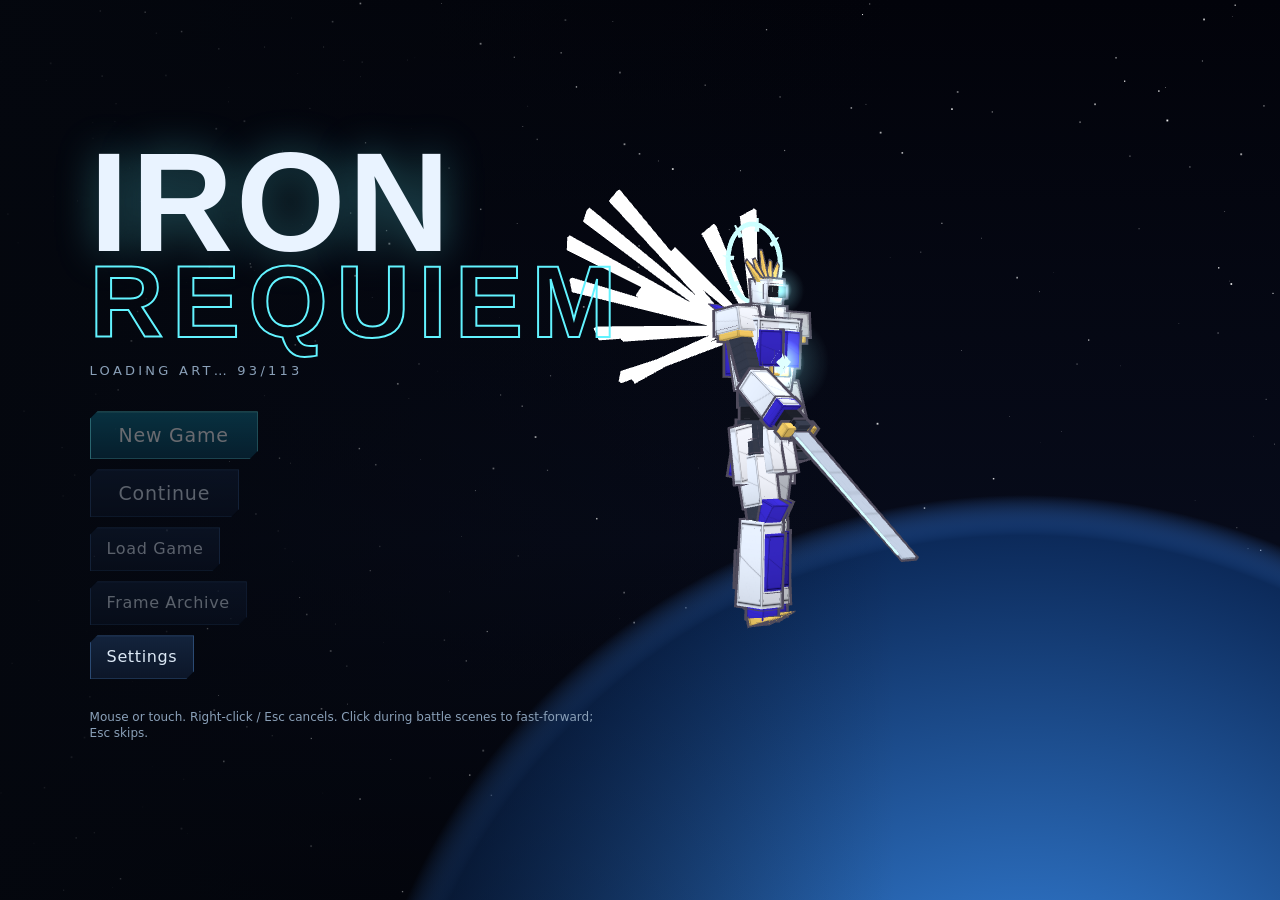
==== commit c69893a9: "Avoid requests for absent music and artwork" ====
--- a/index.html
+++ b/index.html
@@ -1,5 +1,6 @@
 <!doctype html><html lang="en"><head><meta charset="utf-8"><meta name="viewport" content="width=device-width,initial-scale=1,viewport-fit=cover">
 <title>Iron Requiem</title>
+<link rel="icon" href="favicon.ico" sizes="32x32">
 <link rel="stylesheet" href="css/style.css">
 <link rel="stylesheet" href="css/saves.css">
 <link rel="stylesheet" href="css/touch.css">
@@ -97,6 +98,7 @@
 <script src="js/data/expansion.js"></script>
 <script src="js/data/combos.js"></script>
 <script src="js/data/enemy-deployments.js"></script>
+<script src="assets/music/tracks.js"></script>
 <script src="js/render/audio.js"></script>
 <script src="js/render/mechart.js"></script>
 <script src="vendor/three/three.min.js"></script>
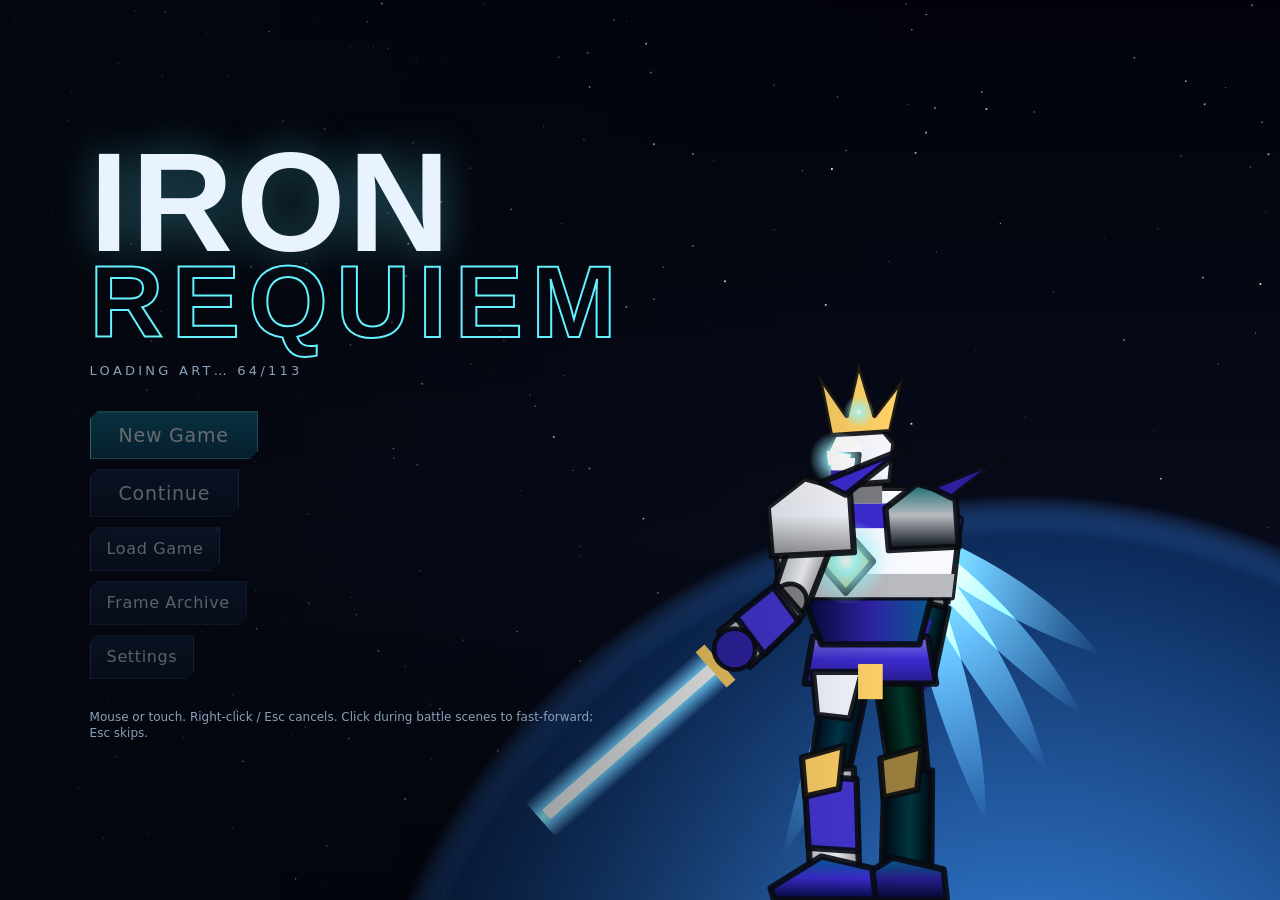
==== commit 94e0e0ba: "Retry dropped requests and load game scripts in order" ====
--- a/index.html
+++ b/index.html
@@ -14,13 +14,13 @@
     <canvas id="title3d" hidden></canvas>
     <div class="titleInner">
       <div class="logo"><span class="logo-a">IRON</span><span class="logo-b">REQUIEM</span></div>
-      <div class="tagline">A tactical mecha saga · Concord Year 0089</div>
+      <div class="tagline" role="status">A tactical mecha saga · Concord Year 0089</div>
       <div class="tmenu">
-        <button id="btnNew" class="btn primary big">New Game</button>
-        <button id="btnContinue" class="btn big">Continue</button>
-        <button id="btnLoad" class="btn">Load Game</button>
-        <button id="btnArchive" class="btn">Frame Archive</button>
-        <button id="btnTitleSettings" class="btn">Settings</button>
+        <button id="btnNew" disabled class="btn primary big">New Game</button>
+        <button id="btnContinue" disabled class="btn big">Continue</button>
+        <button id="btnLoad" disabled class="btn">Load Game</button>
+        <button id="btnArchive" disabled class="btn">Frame Archive</button>
+        <button id="btnTitleSettings" disabled class="btn">Settings</button>
       </div>
       <p class="tfoot">Mouse or touch. Right-click / Esc cancels. Click during battle scenes to fast-forward; Esc skips.</p>
     </div>
@@ -91,37 +91,43 @@
   <div id="modal" class="modal" hidden></div>
   <div id="toast"></div>
 </div>
-<script src="js/data/types.js"></script>
-<script src="js/data/mechs.js"></script>
-<script src="js/data/pilots.js"></script>
-<script src="js/data/story.js"></script>
-<script src="js/data/expansion.js"></script>
-<script src="js/data/combos.js"></script>
-<script src="js/data/enemy-deployments.js"></script>
-<script src="assets/music/tracks.js"></script>
-<script src="js/render/audio.js"></script>
-<script src="js/render/mechart.js"></script>
-<script src="vendor/three/three.min.js"></script>
-<script src="vendor/three/CopyShader.js"></script>
-<script src="vendor/three/LuminosityHighPassShader.js"></script>
-<script src="vendor/three/EffectComposer.js"></script>
-<script src="vendor/three/MaskPass.js"></script>
-<script src="vendor/three/RenderPass.js"></script>
-<script src="vendor/three/ShaderPass.js"></script>
-<script src="vendor/three/UnrealBloomPass.js"></script>
-<script src="vendor/three/RoomEnvironment.js"></script>
-<script src="js/render/quality.js"></script>
-<script src="js/render/r3d.js"></script>
-<script src="assets/art-metadata.js"></script>
-<script src="js/render/assets.js"></script>
-<script src="js/map/enemy-systems.js"></script>
-<script src="js/battle/combat.js"></script>
-<script src="js/battle/scene.js"></script>
-<script src="js/map/tactics.js"></script>
-<script src="js/ui/ui.js"></script>
-<script src="js/ui/saves.js"></script>
-<script src="js/ui/touch.js"></script>
-<script src="js/ui/archive.js"></script>
-<script src="js/main.js"></script>
+<script type="application/x-iron-requiem" data-game-src="js/data/types.js"></script>
+<script type="application/x-iron-requiem" data-game-src="js/data/mechs.js"></script>
+<script type="application/x-iron-requiem" data-game-src="js/data/pilots.js"></script>
+<script type="application/x-iron-requiem" data-game-src="js/data/story.js"></script>
+<script type="application/x-iron-requiem" data-game-src="js/data/expansion.js"></script>
+<script type="application/x-iron-requiem" data-game-src="js/data/combos.js"></script>
+<script type="application/x-iron-requiem" data-game-src="js/data/enemy-deployments.js"></script>
+<script type="application/x-iron-requiem" data-game-src="assets/music/tracks.js"></script>
+<script type="application/x-iron-requiem" data-game-src="js/render/audio.js"></script>
+<script type="application/x-iron-requiem" data-game-src="js/render/mechart.js"></script>
+<script type="application/x-iron-requiem" data-game-src="vendor/three/three.min.js"></script>
+<script type="application/x-iron-requiem" data-game-src="vendor/three/CopyShader.js"></script>
+<script type="application/x-iron-requiem" data-game-src="vendor/three/LuminosityHighPassShader.js"></script>
+<script type="application/x-iron-requiem" data-game-src="vendor/three/EffectComposer.js"></script>
+<script type="application/x-iron-requiem" data-game-src="vendor/three/MaskPass.js"></script>
+<script type="application/x-iron-requiem" data-game-src="vendor/three/RenderPass.js"></script>
+<script type="application/x-iron-requiem" data-game-src="vendor/three/ShaderPass.js"></script>
+<script type="application/x-iron-requiem" data-game-src="vendor/three/UnrealBloomPass.js"></script>
+<script type="application/x-iron-requiem" data-game-src="vendor/three/RoomEnvironment.js"></script>
+<script type="application/x-iron-requiem" data-game-src="js/render/quality.js"></script>
+<script type="application/x-iron-requiem" data-game-src="js/render/r3d.js"></script>
+<script type="application/x-iron-requiem" data-game-src="assets/art-metadata.js"></script>
+<script type="application/x-iron-requiem" data-game-src="js/render/assets.js"></script>
+<script type="application/x-iron-requiem" data-game-src="js/map/enemy-systems.js"></script>
+<script type="application/x-iron-requiem" data-game-src="js/battle/combat.js"></script>
+<script type="application/x-iron-requiem" data-game-src="js/battle/scene.js"></script>
+<script type="application/x-iron-requiem" data-game-src="js/map/tactics.js"></script>
+<script type="application/x-iron-requiem" data-game-src="js/ui/ui.js"></script>
+<script type="application/x-iron-requiem" data-game-src="js/ui/saves.js"></script>
+<script type="application/x-iron-requiem" data-game-src="js/ui/touch.js"></script>
+<script type="application/x-iron-requiem" data-game-src="js/ui/archive.js"></script>
+<script type="application/x-iron-requiem" data-game-src="js/main.js"></script>
+<script src="js/launch.js" onerror="
+  const retry = document.createElement('script');
+  retry.src = 'js/launch.js?retry=' + Date.now();
+  retry.onerror = () => { document.querySelector('.tagline').textContent = 'Could not load the game launcher. Reload to retry.'; };
+  document.head.appendChild(retry);
+"></script>
 
 </body></html>
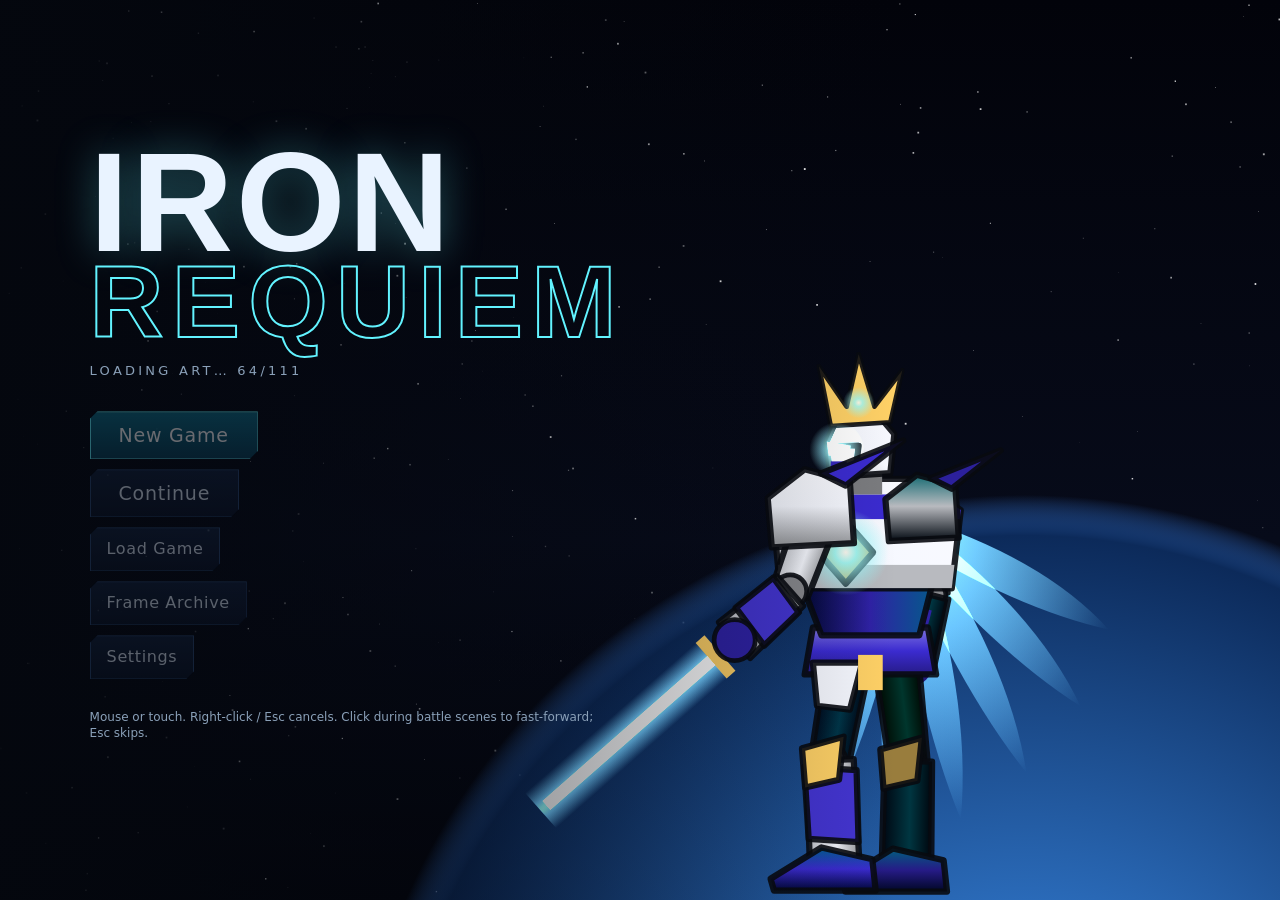
==== commit adc08f5a: "Fix visible commercial audit defects" ====
--- a/index.html
+++ b/index.html
@@ -68,6 +68,10 @@
         <button id="btnEnd" class="btn sm primary">End Turn</button>
       </div>
     </header>
+    <div id="mapSignals">
+      <p id="mapGoal"></p>
+      <p class="mapNotice" id="mapNotice" role="status"></p>
+    </div>
     <div id="mapBody">
       <div id="mapWrap"><canvas id="mapCanvas"></canvas></div>
       <aside id="sidePanel"></aside>
--- a/css/style.css
+++ b/css/style.css
@@ -97,6 +97,11 @@
 .phase.player { color: var(--cyan); } .phase.enemy { color: var(--red); } .phase.ally { color: var(--green); }
 .mtBtns { margin-left: auto; display: flex; gap: 6px; flex-wrap: wrap; }
 #mapBody { flex: 1; display: flex; min-height: 0; }
+#mapSignals { display: flex; align-items: center; justify-content: space-between; gap: 10px; min-height: 29px; padding: 3px 16px; background: #0c1829; border-bottom: 1px solid var(--line2); font: 600 13px/1.4 var(--f-display); }
+#mapSignals p { min-width: 0; margin: 0; white-space: nowrap; overflow: hidden; text-overflow: ellipsis; }
+#mapGoal { color: #dce8f5; }
+#mapNotice { color: var(--cyan); opacity: 0; transition: opacity .18s ease; }
+#mapNotice.show { opacity: 1; }
 #mapWrap { flex: 1; position: relative; min-width: 0; }
 #mapCanvas { position: absolute; inset: 0; display: block; touch-action: manipulation; }
 #sidePanel { width: 320px; background: var(--panel); border-left: 1px solid var(--line); padding: 14px; overflow: auto; font-size: 13px; }
@@ -122,7 +127,19 @@
 .wr { margin: 8px 0; line-height: 1.9; font-size: 12px; }
 .wlist { margin-top: 8px; }
 .wrow { display: grid; grid-template-columns: auto 1fr auto auto auto; gap: 6px; align-items: center; padding: 4px 0; border-bottom: 1px solid #0f1d33; font-size: 12px; font-variant-numeric: tabular-nums; }
-.wlist.big .wrow { grid-template-columns: auto 1fr 60px 50px 60px 60px auto; font-size: 13px; }
+.armamentScroll { margin-top: 8px; overflow-x: auto; }
+.armamentTable { width: 100%; min-width: 640px; border-collapse: collapse; table-layout: fixed; font-size: 14px; font-variant-numeric: tabular-nums; }
+.armamentTable th, .armamentTable td { padding: 8px; text-align: left; border-bottom: 1px solid var(--line); }
+.armamentTable thead th { color: var(--muted); background: #0c192c; font-size: 12px; }
+.armamentTable thead th:nth-child(1) { width: 78px; }
+.armamentTable thead th:nth-child(3) { width: 64px; }
+.armamentTable thead th:nth-child(4) { width: 58px; }
+.armamentTable thead th:nth-child(5) { width: 74px; }
+.armamentTable thead th:nth-child(6) { width: 52px; }
+.armamentTable thead th:nth-child(7) { width: 110px; }
+.armamentTable .wn { overflow-wrap: anywhere; }
+.armamentTable .fin .wn { color: var(--gold); }
+.armamentTable .stchip { white-space: nowrap; }
 .wrow.fin .wn, .wbtn.fin .wn { color: var(--gold); }
 .wp { font-family: var(--f-display); } .wr2, .we { color: var(--muted); }
 .tileInfo h4 { font-size: 18px; }
@@ -150,12 +167,13 @@
 .eff { font-family: var(--f-display); font-weight: 700; color: var(--c); font-size: 12px; letter-spacing: .1em; margin-top: 4px; }
 .fmods { margin-top: 8px; } .fmods .tag { --c: var(--amber); }
 .frow { display: flex; gap: 8px; justify-content: flex-end; margin-top: 8px; }
-#phaseBanner { position: absolute; left: 0; right: 0; top: 40%; z-index: 30; pointer-events: none; text-align: center; padding: 18px 0; background: linear-gradient(90deg, transparent, rgba(5, 12, 26, .92) 20%, rgba(5, 12, 26, .92) 80%, transparent); }
-#phaseBanner .pbt { font-family: var(--f-cond); font-size: clamp(36px, 6vw, 64px); letter-spacing: .25em; }
-#phaseBanner .pbs { font-family: var(--f-display); letter-spacing: .4em; color: var(--muted); }
-#phaseBanner.player .pbt { color: var(--cyan); } #phaseBanner.enemy .pbt { color: var(--red); } #phaseBanner.ally .pbt { color: var(--green); }
+#phaseBanner { position: absolute; left: 50%; top: 45%; translate: -50% -50%; z-index: 30; pointer-events: none; text-align: center; width: min(500px, calc(100% - 32px)); padding: 12px 22px; color: var(--cyan); background: #081423f5; border: 1px solid var(--line2); border-block: 2px solid currentColor; box-shadow: 0 8px 28px #0008; }
+#phaseBanner .pbt { font-family: var(--f-display); font-size: clamp(24px, 5vw, 42px); font-weight: 800; letter-spacing: .09em; line-height: 1.12; }
+#phaseBanner .pbs { margin-top: 5px; font: 650 13px/1.2 var(--f-display); letter-spacing: .13em; color: #dce8f5; }
+#phaseBanner.enemy { color: #ff879b; } #phaseBanner.ally { color: var(--green); }
 #phaseBanner.go { animation: pbIn 1.1s ease both; }
-@keyframes pbIn { 0% { opacity: 0; transform: scaleY(0); } 15% { opacity: 1; transform: none; } 80% { opacity: 1; } 100% { opacity: 0; } }
+@keyframes pbIn { 0% { opacity: 0; transform: translateY(10px); } 12%, 84% { opacity: 1; transform: none; } 100% { opacity: 0; } }
+@media (prefers-reduced-motion: reduce) { #phaseBanner.go { animation: none; } }
 
 /* battle */
 #battle { background: #000; display: flex; align-items: center; justify-content: center; z-index: 40; }
@@ -257,7 +275,6 @@
   .tree { grid-template-columns: 1fr; } .cols2 { grid-template-columns: 1fr; } .setupGrid { grid-template-columns: 1fr; }
   .port { width: 44vw; bottom: 170px; } .defopts { grid-template-columns: 1fr; }
   #wpnPanel { left: 16px; top: 280px; width: calc(100% - 32px); }
-  .wlist.big .wrow { grid-template-columns: auto 1fr auto auto; } .wlist.big .wrow > :nth-child(n+5) { display: none; }
 }
 @media (prefers-reduced-motion: reduce) { *, *::before, *::after { animation-duration: .01ms !important; transition-duration: .01ms !important; } }
 
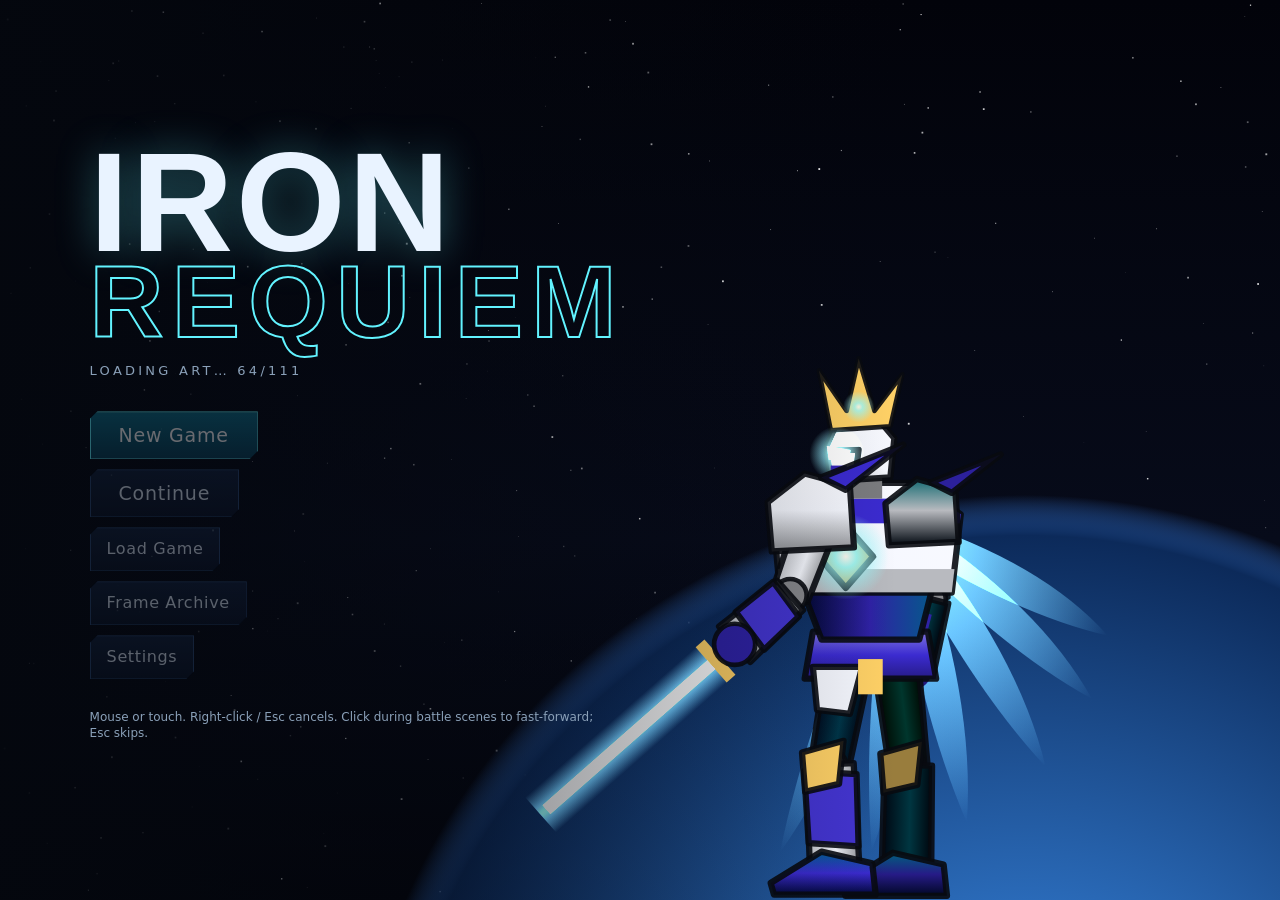
==== commit f7e4442a: "Keep the board clickable while forecasting attacks" ====
--- a/index.html
+++ b/index.html
@@ -75,10 +75,10 @@
     <div id="mapBody">
       <div id="mapWrap"><canvas id="mapCanvas"></canvas></div>
       <aside id="sidePanel"></aside>
+      <aside id="forecast" aria-label="Combat forecast" hidden></aside>
     </div>
     <div id="actMenu" hidden></div>
     <div id="wpnPanel" hidden></div>
-    <div id="forecast" hidden></div>
     <div id="phaseBanner" hidden></div>
   </section>
 
--- a/css/style.css
+++ b/css/style.css
@@ -96,7 +96,7 @@
 .phase { font-weight: 700; letter-spacing: .1em; padding: 2px 10px; border: 1px solid currentColor; font-size: 12px; }
 .phase.player { color: var(--cyan); } .phase.enemy { color: var(--red); } .phase.ally { color: var(--green); }
 .mtBtns { margin-left: auto; display: flex; gap: 6px; flex-wrap: wrap; }
-#mapBody { flex: 1; display: flex; min-height: 0; }
+#mapBody { --map-sidebar: 320px; flex: 1; display: flex; min-height: 0; position: relative; }
 #mapSignals { display: flex; align-items: center; justify-content: space-between; gap: 10px; min-height: 29px; padding: 3px 16px; background: #0c1829; border-bottom: 1px solid var(--line2); font: 600 13px/1.4 var(--f-display); }
 #mapSignals p { min-width: 0; margin: 0; white-space: nowrap; overflow: hidden; text-overflow: ellipsis; }
 #mapGoal { color: #dce8f5; }
@@ -104,7 +104,8 @@
 #mapNotice.show { opacity: 1; }
 #mapWrap { flex: 1; position: relative; min-width: 0; }
 #mapCanvas { position: absolute; inset: 0; display: block; touch-action: manipulation; }
-#sidePanel { width: 320px; background: var(--panel); border-left: 1px solid var(--line); padding: 14px; overflow: auto; font-size: 13px; }
+#sidePanel { flex: 0 0 var(--map-sidebar); background: var(--panel); border-left: 1px solid var(--line); padding: 14px; overflow: auto; font-size: 13px; }
+#mapBody.forecasting #sidePanel, #mapBody.forecasting .touchInfoToggle { display: none; }
 .hint { color: var(--muted); line-height: 1.5; }
 .uhead { display: flex; gap: 10px; align-items: flex-start; margin-bottom: 10px; }
 .pmini { border: 1px solid var(--line2); width: 72px; height: 90px; }
@@ -156,14 +157,14 @@
 .wbtn .why { color: var(--red); font-size: 11px; font-family: var(--f-display); }
 .wbtn.spirit .desc { width: 100%; color: var(--muted); font-size: 12px; }
 .stchip { font-size: 10px; color: var(--c); border: 1px solid var(--c); padding: 0 4px; font-family: var(--f-display); }
-#forecast { position: absolute; left: 50%; bottom: 16px; transform: translateX(-50%); z-index: 22; width: min(720px, calc(100% - 32px)); background: var(--panel); border: 1px solid var(--line2); border-top: 2px solid var(--amber); padding: 12px 14px; }
+#forecast { flex: 0 0 var(--map-sidebar); display: flex; flex-direction: column; min-height: 0; min-width: 0; background: #091423; border-left: 1px solid var(--line2); border-top: 2px solid var(--amber); padding: 12px 14px; }
+.forecastScroll { flex: 1; min-height: 0; overflow: auto; }
 .fgrid { display: grid; grid-template-columns: 1fr auto 1fr; gap: 12px; align-items: center; }
 .fside .fname { font-family: var(--f-display); font-weight: 700; }
 .fside.enemy .fname { color: #ff8a9c; } .fside.player .fname { color: var(--cyan); } .fside.ally .fname { color: var(--green); }
 .fw { font-size: 12px; margin: 4px 0; }
 .fstats { display: flex; gap: 14px; font-variant-numeric: tabular-nums; }
 .fstats div { display: flex; flex-direction: column; } .fstats span { font-size: 10px; color: var(--muted); letter-spacing: .1em; } .fstats b { font-family: var(--f-display); font-size: 20px; }
-.fvs { font-family: var(--f-cond); font-size: 28px; color: var(--amber); }
 .eff { font-family: var(--f-display); font-weight: 700; color: var(--c); font-size: 12px; letter-spacing: .1em; margin-top: 4px; }
 .fmods { margin-top: 8px; } .fmods .tag { --c: var(--amber); }
 .frow { display: flex; gap: 8px; justify-content: flex-end; margin-top: 8px; }
--- a/css/touch.css
+++ b/css/touch.css
@@ -10,7 +10,7 @@
   #mapTop{gap:6px 10px;padding:5px 8px;font-size:12px;min-height:52px}#mapTitle{max-width:36vw;white-space:nowrap;overflow:hidden;text-overflow:ellipsis}#mapTop .mtBtns{gap:4px}#mapTop .btn{padding:5px 8px;font-size:11px}#mapEnemies{display:none}
   #mapBody{position:relative;min-height:0}#mapWrap{overflow:hidden;min-height:0}#sidePanel{display:block;position:absolute;left:0;right:0;bottom:0;width:auto;max-height:50%;height:60px;padding:8px 130px 8px 10px;border-left:0;border-top:1px solid var(--line2);z-index:15;overflow:hidden;background:#08121ff5;transition:height .2s}#sidePanel .pmini{width:38px;height:48px}#sidePanel .uhead{margin:0}#sidePanel .uname{font-size:14px}
   #mapBody.touchInfoOpen #sidePanel{height:220px;max-height:58%;overflow:auto;padding-right:12px}#mapBody.touchInfoOpen #sidePanel .pmini{width:60px;height:75px}.touchInfoToggle{display:block;position:absolute;right:8px;bottom:8px;z-index:18;font-size:11px;min-width:112px}
-  #actMenu{left:auto!important;right:8px!important;top:auto!important;bottom:68px!important;max-width:min(300px,60vw);max-height:calc(100dvh - 130px);overflow:auto}#wpnPanel,#forecast{left:auto!important;right:8px!important;top:auto!important;bottom:68px!important;max-width:calc(100% - 16px);max-height:calc(100dvh - 100px);overflow:auto}#wpnPanel{width:min(430px,70vw)}#forecast{width:min(620px,85vw)}
+  #actMenu{left:auto!important;right:8px!important;top:auto!important;bottom:68px!important;max-width:min(300px,60vw);max-height:calc(100dvh - 130px);overflow:auto}#wpnPanel{left:auto!important;right:8px!important;top:auto!important;bottom:68px!important;max-width:calc(100% - 16px);max-height:calc(100dvh - 100px);overflow:auto}#wpnPanel{width:min(430px,70vw)}
   .storyCtl{top:8px;right:8px;gap:5px}.storyCtl .btn{min-width:58px}.dlg{bottom:8px;padding:11px 18px 16px;min-height:112px;width:calc(100% - 16px)}.dlg .text{font-size:16px;line-height:1.4}.dlg .name{font-size:15px;margin-bottom:2px}.port{bottom:124px;width:min(25vw,230px)}#logPanel{top:56px;bottom:126px;right:8px}
   .ihead{gap:8px;padding:8px!important;flex-wrap:wrap}.itabs{max-width:100%;overflow:auto;display:flex;flex-wrap:nowrap;scrollbar-width:thin;order:3;width:100%}.itabs .itab{flex:0 0 auto;padding:8px 12px}.ibody{padding:10px!important;overflow-x:hidden}.tree{display:flex!important;flex-direction:column}.branch{min-width:0!important;width:100%}.pilots,.mechs{min-width:0}.plist{min-width:0;max-width:100%;width:100%}.pitem{min-height:64px}
   .modal{padding:8px!important}.card{max-height:calc(100dvh - 16px);overflow:auto;max-width:calc(100vw - 16px)}.set{flex-wrap:wrap;gap:8px}.defopts{gap:6px}.dopt{padding:9px}
--- a/css/readability.css
+++ b/css/readability.css
@@ -56,14 +56,8 @@
 .dopt { min-width: 0; font-size: 14px; overflow-wrap: anywhere; }
 .defopts { grid-template-columns: repeat(3, minmax(0, 1fr)); }
 
-#forecast {
-  inset-inline: 0; margin-inline: auto; transform: none;
-  width: min(950px, calc(100% - 32px)); max-height: calc(100% - 86px);
-  padding: clamp(12px, 2vw, 24px); overflow: auto;
-  box-shadow: 0 10px 40px #000a;
-}
 .forecastTitle { font-size: clamp(18px, 2vw, 24px); margin: 0 0 10px; }
-.fgrid { grid-template-columns: minmax(0, 1fr) auto minmax(0, 1fr); align-items: start; gap: clamp(8px, 1.8vw, 20px); }
+.fgrid { grid-template-columns: minmax(0, 1fr); align-items: start; gap: 8px; }
 .fside { min-width: 0; padding: clamp(8px, 1.3vw, 15px); background: #0d1a2c; border: 1px solid var(--line2); overflow-wrap: anywhere; }
 .frole { color: var(--muted); font-size: 12px; text-transform: uppercase; letter-spacing: .08em; }
 .fside .fname { font-size: clamp(17px, 2vw, 24px); line-height: 1.15; margin: 4px 0 9px; }
@@ -72,15 +66,27 @@
 .fstats { display: grid; grid-template-columns: repeat(3, minmax(0, 1fr)); gap: 4px; }
 .fstats span { font-size: 11px; }
 .fstats b { font-size: clamp(17px, 2.2vw, 27px); line-height: 1.1; white-space: nowrap; }
-.fvs { align-self: center; font-weight: 800; font-size: clamp(16px, 2.3vw, 28px); }
 .eff { font-size: 13px; }
 .fmods .tag { font-size: 12px; white-space: normal; }
-.frow { flex-wrap: wrap; }
-.frow .btn { flex: 0 1 135px; }
+.frow { flex: 0 0 auto; }
+.frow .btn { flex: 0 1 140px; }
 .frow .primary { order: 1; }
 
 @media (max-width: 900px) {
-  #forecast { left: max(8px, env(safe-area-inset-left)) !important; right: max(8px, env(safe-area-inset-right)) !important; width: auto; max-width: 700px; transform: none; }
+  #mapBody.forecasting { flex-direction: column; }
+  #forecast { flex: 0 0 min(160px, 36dvh); width: 100%; padding: 4px 8px; }
+  .forecastTitle { display: none; }
+  .fgrid { grid-template-columns: repeat(2, minmax(0, 1fr)); }
+  .fside { padding: 4px 8px; }
+  .fside .fname { font-size: 15px; margin: 0 0 3px; }
+  .frole { display: none; }
+  .fside .meter { margin: 3px 0; }
+  .fside .meter .bar { height: 5px; }
+  .fw, .eff { font-size: 11px; }
+  .fw { margin-block: 3px; }
+  .fstats b { font-size: 15px; }
+  .frow { margin-top: 4px; }
+  .frow .btn { flex: 1 1 0; min-width: 0; padding-inline: 6px; font-size: 14px; white-space: nowrap; }
   #mapSize { font-size: 11px; }
   .dlg { --dialogue-height: 130px; width: calc(100% - 16px); }
   .dlg .text { font-size: clamp(17px, 2.55vw, 23px); }
@@ -89,10 +95,14 @@
   .frameOptions canvas { height: auto; }
 }
 @media (max-width: 460px) {
-  .fgrid { grid-template-columns: repeat(2, minmax(0, 1fr)); }
-  .fvs { display: none; }
+  #forecast { flex-basis: min(240px, 38dvh); }
   .fstats { grid-template-columns: repeat(2, minmax(0, 1fr)); }
   .defopts { grid-template-columns: 1fr; }
+}
+@media (min-width: 640px) and (max-width: 900px) and (orientation: landscape) {
+  #mapBody.forecasting { flex-direction: row; --map-sidebar: 245px; }
+  #forecast { flex: 0 0 var(--map-sidebar); width: auto; }
+  .fgrid { grid-template-columns: minmax(0, 1fr); }
 }
 @media (max-height: 500px) {
   .setupOptions canvas { height: 180px; object-fit: contain; }
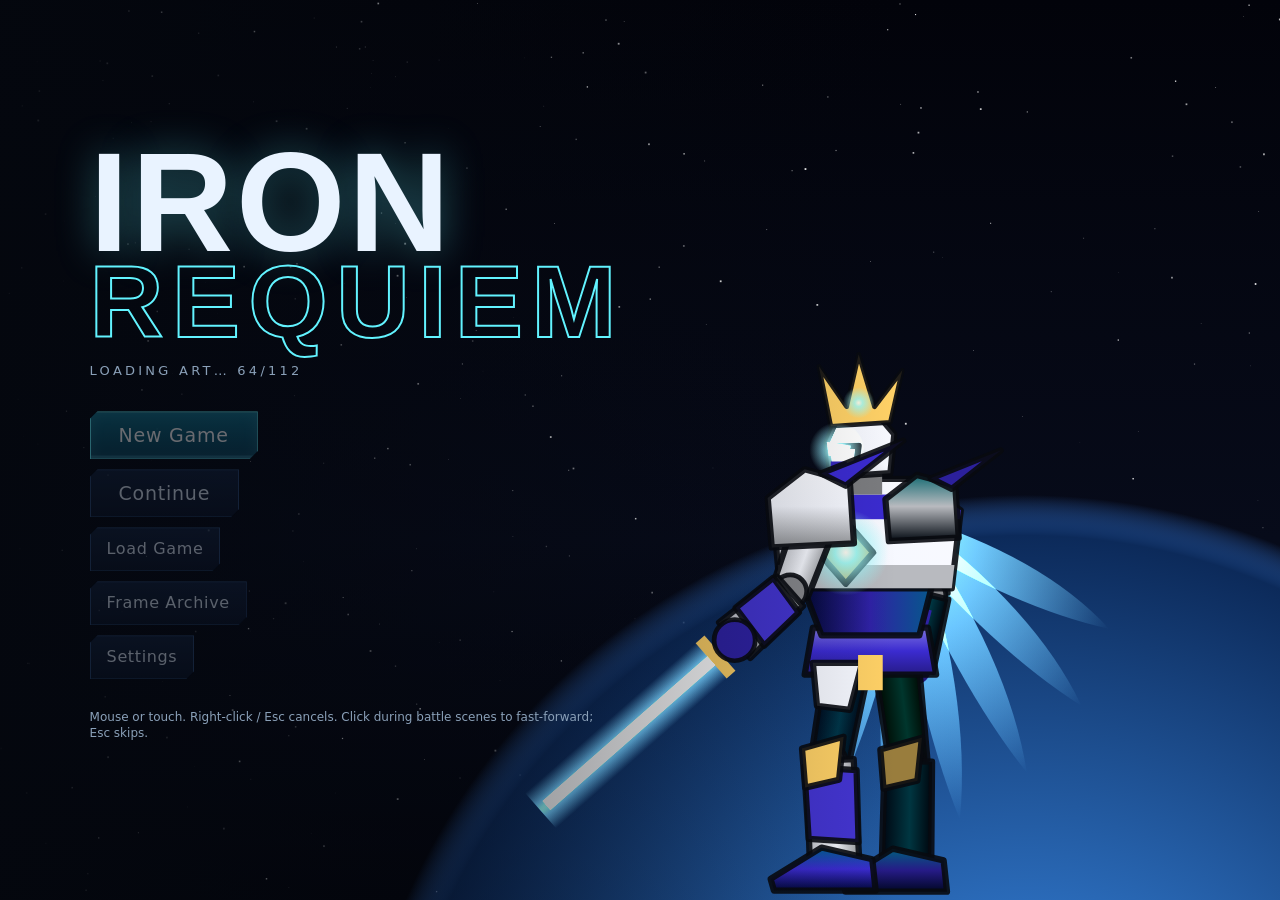
==== commit da82e896: "Build Depth and Spectacle combat and presentation iteration" ====
--- a/index.html
+++ b/index.html
@@ -5,6 +5,7 @@
 <link rel="stylesheet" href="css/saves.css">
 <link rel="stylesheet" href="css/touch.css">
 <link rel="stylesheet" href="css/readability.css">
+<link rel="stylesheet" href="css/halcyon.css">
 </head><body>
 
 <div id="app">
@@ -100,6 +101,7 @@
 <script type="application/x-iron-requiem" data-game-src="js/data/pilots.js"></script>
 <script type="application/x-iron-requiem" data-game-src="js/data/story.js"></script>
 <script type="application/x-iron-requiem" data-game-src="js/data/expansion.js"></script>
+<script type="application/x-iron-requiem" data-game-src="js/data/classes.js"></script>
 <script type="application/x-iron-requiem" data-game-src="js/data/combos.js"></script>
 <script type="application/x-iron-requiem" data-game-src="js/data/enemy-deployments.js"></script>
 <script type="application/x-iron-requiem" data-game-src="assets/music/tracks.js"></script>
@@ -116,10 +118,14 @@
 <script type="application/x-iron-requiem" data-game-src="vendor/three/RoomEnvironment.js"></script>
 <script type="application/x-iron-requiem" data-game-src="js/render/quality.js"></script>
 <script type="application/x-iron-requiem" data-game-src="js/render/r3d.js"></script>
+<script type="application/x-iron-requiem" data-game-src="js/render/board3d.js"></script>
 <script type="application/x-iron-requiem" data-game-src="assets/art-metadata.js"></script>
 <script type="application/x-iron-requiem" data-game-src="js/render/assets.js"></script>
 <script type="application/x-iron-requiem" data-game-src="js/map/enemy-systems.js"></script>
 <script type="application/x-iron-requiem" data-game-src="js/battle/combat.js"></script>
+<script type="application/x-iron-requiem" data-game-src="js/render/spectacle.js"></script>
+<script type="application/x-iron-requiem" data-game-src="js/render/battle-particles.js"></script>
+<script type="application/x-iron-requiem" data-game-src="js/ui/dialogue.js"></script>
 <script type="application/x-iron-requiem" data-game-src="js/battle/scene.js"></script>
 <script type="application/x-iron-requiem" data-game-src="js/map/tactics.js"></script>
 <script type="application/x-iron-requiem" data-game-src="js/ui/ui.js"></script>
--- a/css/halcyon.css
+++ b/css/halcyon.css
@@ -0,0 +1,123 @@
+/* Halcyon tactical interface */
+:root {
+  --fleet-ink: #85f3ff;
+  --fleet-signal: #ffc17d;
+  --fleet-panel: #0b1729;
+  --fleet-shadow: #050b16;
+  --fleet-data: ui-monospace, Consolas, monospace;
+}
+.skin-halcyon { --fleet-ink: #85f3ff; }
+.skin-concord { --fleet-ink: #f4db98; --fleet-panel: #252119; --fleet-shadow: #0d101a; }
+.skin-freestates { --fleet-ink: #ffab81; --fleet-panel: #301a18; --fleet-shadow: #171b15; }
+.skin-ourobor { --fleet-ink: #d2ff84; --fleet-panel: #292238; --fleet-shadow: #171020; }
+.skin-vael { --fleet-ink: #d9b3ff; --fleet-panel: #22183e; --fleet-shadow: #0b0d28; }
+:is(.card,.actionMenu,.ihead,#mapHeader,.forecastTitle) {
+  background-image: linear-gradient(145deg, #132742, #070e1f 78%);
+}
+.card, .bridge, .branch, .refitCard {
+  border: 1px solid #345475;
+  border-top: 2px solid var(--fleet-ink);
+  border-radius: 2px 2px 19px 2px;
+  box-shadow: 0 14px 44px #02060c78, inset 0 0 0 3px #040c1840;
+}
+.card :is(h1,h2,h3), .ilogo, .bridgeTitle h2 { letter-spacing: .035em; }
+.eyebrow, .tierLabel, .stationCode, .classBadge, .icred, .phase {
+  font-family: var(--fleet-data);
+}
+.itab.on, .btn.primary {
+  box-shadow: inset 0 0 14px #8df1ff26, inset 0 -3px #73e9ff3a;
+}
+.fside, .uhead[class*="skin-"] {
+  background: linear-gradient(145deg,var(--fleet-panel),var(--fleet-shadow));
+  border-left: 3px solid var(--fleet-ink);
+  padding: 12px;
+}
+.fside.enemy .fname, .uhead[class*="skin-"] .mname {color:var(--fleet-ink);}
+.fside .fstats { font-variant-numeric: tabular-nums; }
+.classBadge {
+  display: inline-flex; align-items: center; gap: 7px; align-self: start;
+  font-size: .8rem; font-weight: 700; letter-spacing: .06em; text-transform: uppercase;
+  color: var(--class-ink); padding: 6px 10px; margin: 5px 0;
+  border: 1px solid color-mix(in srgb,var(--class-ink) 44%,transparent);
+  background: color-mix(in srgb,var(--class-ink) 8%, #0c162b);
+}
+.classBadge:not(:has(canvas))::before {
+  content: '◈'; font-size: 1.1em;
+}
+.classTree { display: grid; grid-template-columns: repeat(3,minmax(0,1fr)); gap: 12px; }
+.classTree .branch { background: #09162a; border-top-color: var(--bc); gap: 0; }
+.classTree .bhead { color: var(--bc); padding: 11px 14px; margin: 0; font-size: 1rem; }
+.nodeTier { padding: 8px 10px 10px; border-top: 1px solid #263f5d; }
+.tierLabel { color: #bcd2e8; font-size: .73rem; margin: 0 0 6px; }
+.nodeOptions { display: grid; gap: 6px; }
+.nodeOptions .node { display: grid; gap: 4px; min-height: 74px; border-left: 3px solid var(--bc); }
+.nodeOptions .node::after { display: none; }
+.nodeOptions .node.locked { opacity: .72; }
+.nodeOptions .node.owned { cursor: default; }
+.ndesc { line-height: 1.35; }
+.deedTrack { display: grid; gap: 3px; margin-top: 3px; color: #c7d9ef; }
+.deedTrack progress { width: 100%; height: 7px; accent-color: var(--bc); }
+.treeToolbar,.refitBuy { display:flex; justify-content:space-between; align-items:center; gap:12px; }
+.treeToolbar { padding: 14px 0 10px; }
+.refitCard { background: var(--fleet-panel); padding: 16px; margin: 0 0 12px; }
+.rankStamp {
+  width: 70px; height: 70px; margin: 14px auto;
+  display: grid; place-items: center; border: 2px solid #ffc17d;
+  background: #3b2718; color: #ffdfad; font: 900 2.8rem var(--fleet-data);
+  box-shadow: 0 0 22px #ffbb6850;
+}
+.bridge {
+  isolation: isolate; overflow: hidden; position: relative;
+  min-height: min(640px,72svh); display: grid; align-content: space-between;
+  gap: 36px; background: #09172b;
+}
+.bridgeArt, .bridge::before { position: absolute; inset: 0; width: 100%; height: 100%; }
+.bridgeArt { z-index: -2; object-fit: cover; object-position: center 44%; }
+.bridge::before { content:''; z-index:-1; background:linear-gradient(180deg,#0715258c 10%,transparent 38%,#061020e8 85%); }
+.bridgeTitle { padding: clamp(18px,4vw,50px); text-shadow: 0 3px 16px #000; }
+.bridgeTitle h2 { font-size: clamp(2.5rem,7vw,5.5rem); margin: 2px 0; text-transform: uppercase; }
+.bridgeTitle p { color: #c9e9ff; margin: 0; }
+.bridgeStations {
+  display: grid; grid-template-columns: repeat(3,minmax(0,1fr)); gap: 9px; padding: clamp(12px,2vw,26px);
+}
+.bridgeStation {
+  display: flex; align-items: center; gap: 12px; min-height: 70px; text-align:left;
+  border: 1px solid #5383a2; border-left: 3px solid #84eaf6; border-radius: 0 0 13px 0;
+  background: linear-gradient(140deg,#142c45f2,#071121f5); color: #f2f8ff; padding: 10px 12px; cursor: pointer;
+}
+.bridgeStation:hover, .bridgeStation:focus-visible { border-color:#ffc17d; outline:1px solid #ffc17d; }
+.bridgeStation small { display: block; color: #b8ccdf; margin-top: 4px; }
+.stationCode { color: #85f3ff; width: 4ch; }
+.dlg .text { font-family: 'Trebuchet MS', system-ui, sans-serif; }
+.dlg.radio {
+  border-top-color: #ffcf91;
+  background-image: repeating-linear-gradient(0deg,#0b1a32 0 2px,#102038 2px 4px);
+}
+.dlg.radio .name::before { content:'COMMS / '; font: 700 .7em var(--fleet-data); color: #ffcf91; }
+.cue-shout { font-size: 1.18em; font-weight: 900; color: #ffe4af; }
+.cue-whisper { color: #b8cbe3; font-size: .91em; font-style: italic; }
+.cue-em { color: #94f5ff; font-weight: 700; }
+.cue-glitch { color: #dfb6ff; font-family: var(--fleet-data); text-shadow: 2px 1px #7641b3; }
+@media (max-width:900px) {
+  .classTree { grid-template-columns: 1fr; }
+  .bridgeStations { grid-template-columns: repeat(2,minmax(0,1fr)); }
+}
+@media (max-width:480px) {
+  .bridgeStation { gap: 7px; }
+  .bridgeStation small { font-size:.73rem; }
+  .stationCode { font-size:.68rem; }
+  .fside { padding:6px; }
+}
+:root[data-motion='reduced'] *, :root[data-motion='reduced'] *::before, :root[data-motion='reduced'] *::after {
+  animation-duration: .001s !important;
+  animation-iteration-count: 1 !important;
+  transition-duration: .001s !important;
+  scroll-behavior: auto !important;
+}
+#phaseBanner.missionStamp .pbt { font-size:clamp(24px,5vw,67px); }
+#phaseBanner.missionStamp .pbs { color:#ffc17d; font-family:var(--fleet-data); }
+:root[data-motion='reduced'] :is(#phaseBanner.go,#titleCard.show .tc-main,#titleCard.show .tc-sub,.dlg .next) {
+  animation: none;
+}
+.pbig,.mechArt { align-self:flex-start; object-fit:contain; }
+.pbig { width:min(200px,100%); aspect-ratio:4 / 5; }
